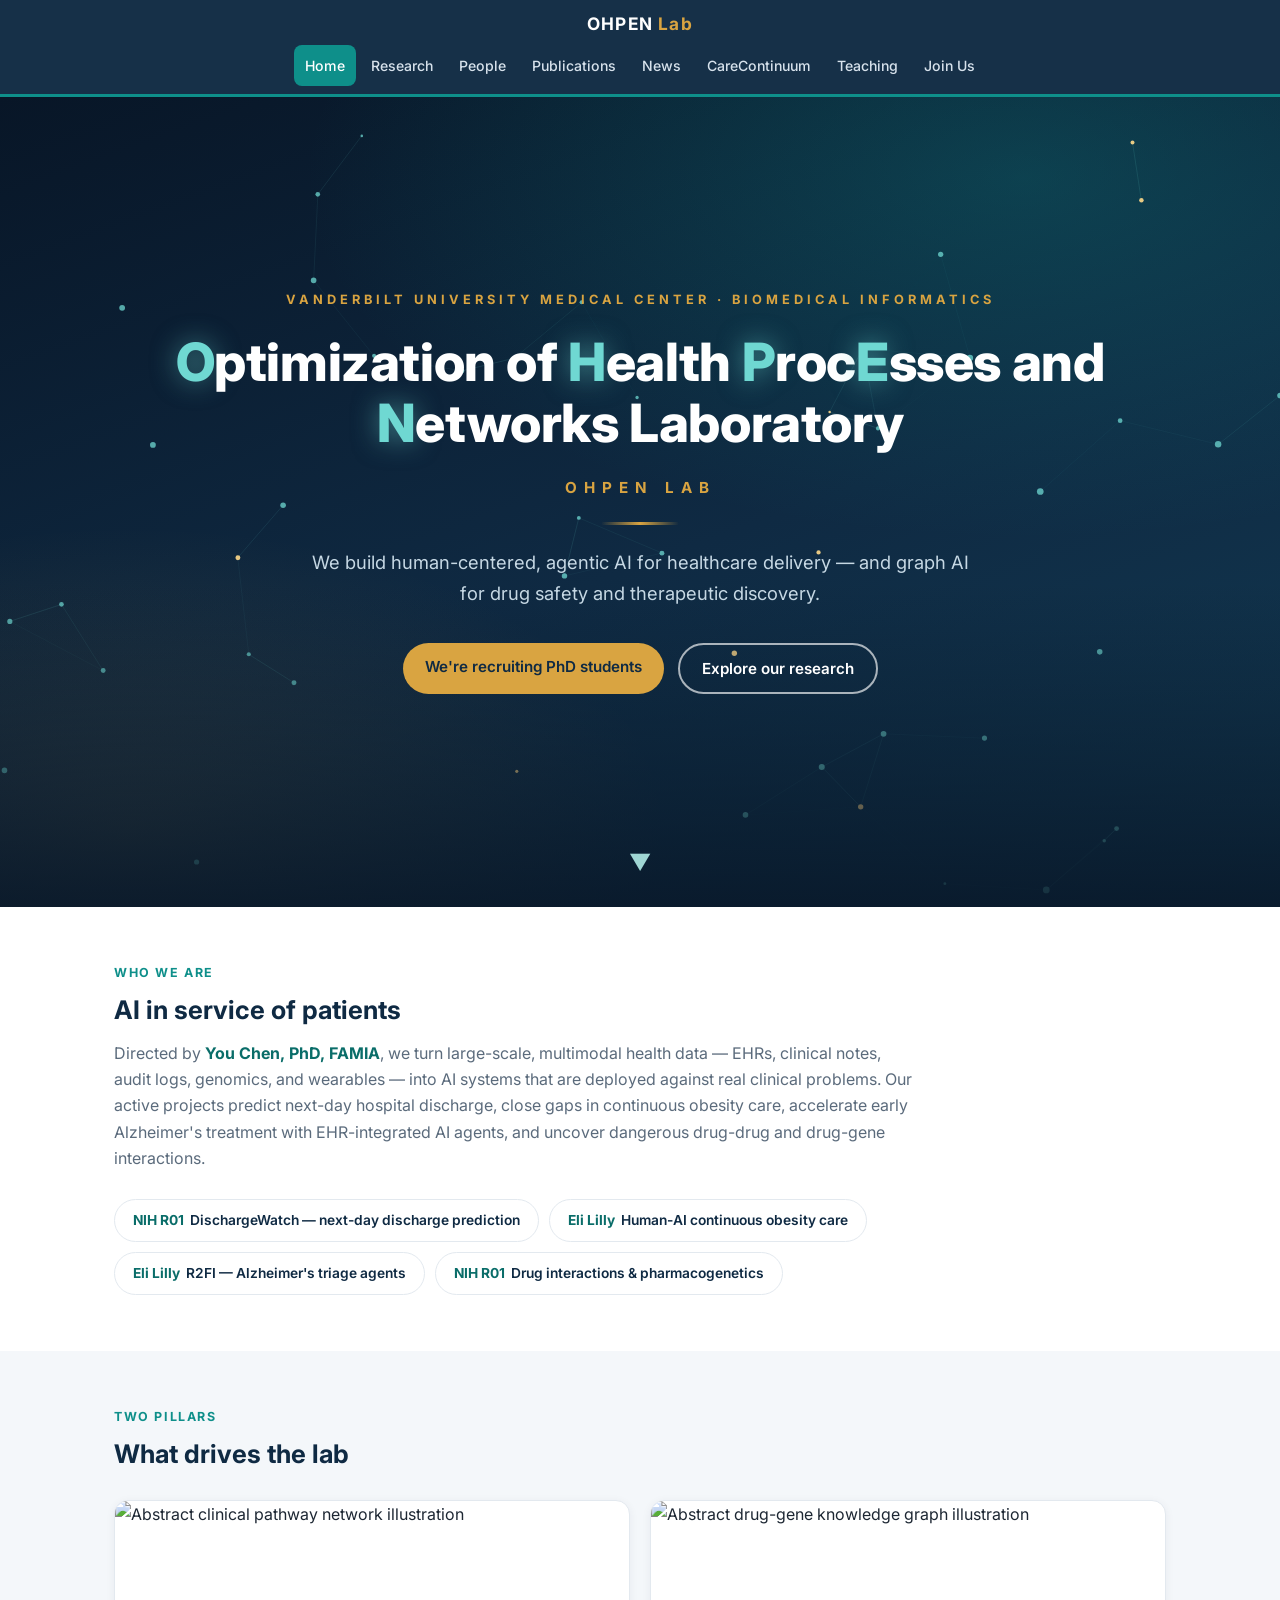
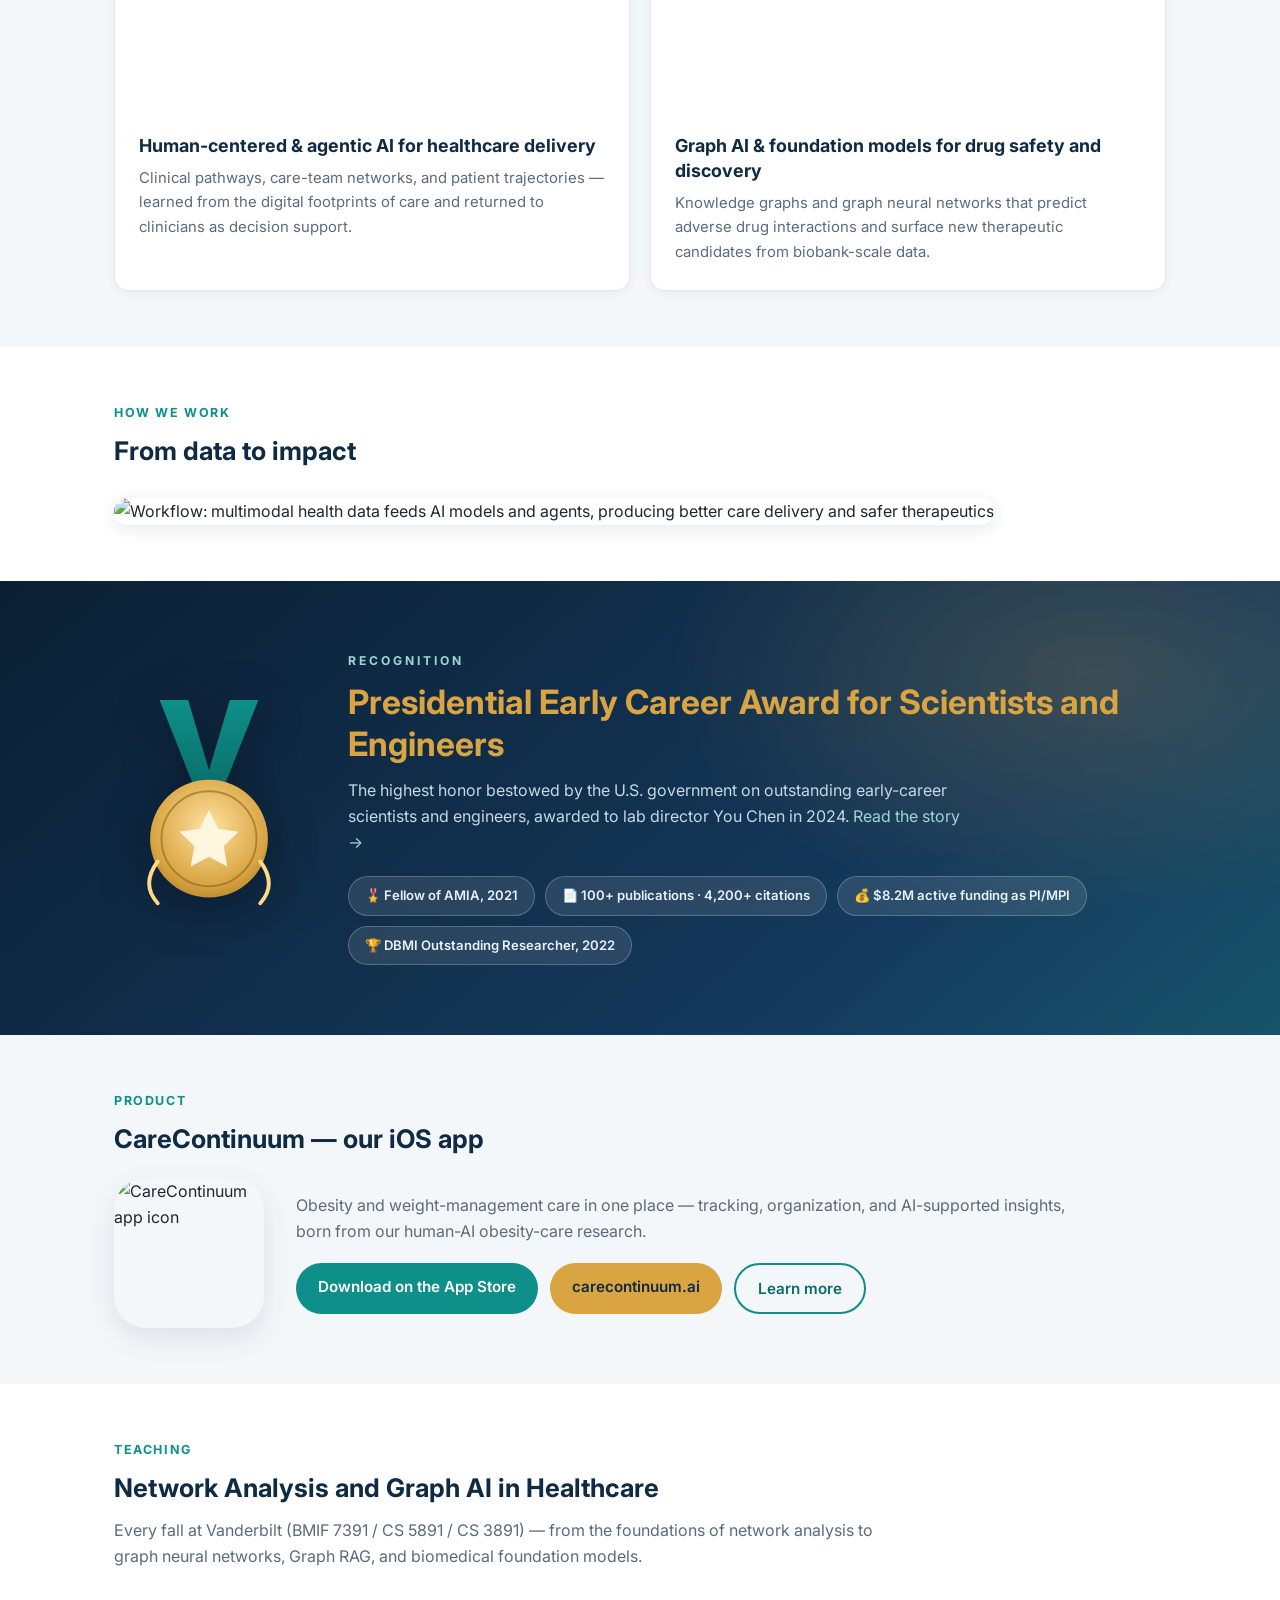
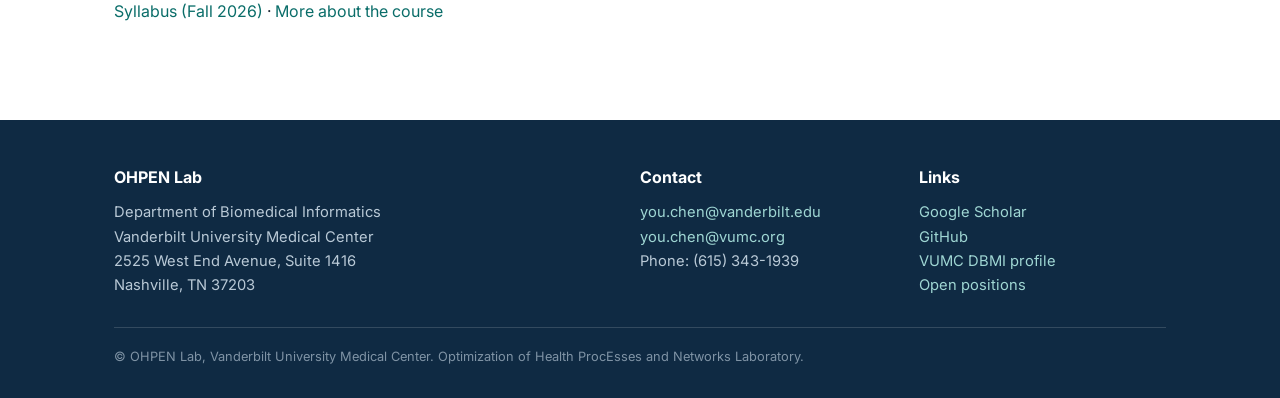
==== index.html @ 8eff97e1 "Center the top header; lead with the full lab name in the hero - Nav is now a centered two-tier layo" ====
<!DOCTYPE html>
<html lang="en">
<head>
<meta charset="utf-8">
<meta name="viewport" content="width=device-width, initial-scale=1">
<title>OHPEN Lab | Optimization of Health ProcEsses and Networks Laboratory</title>
<meta name="description" content="OHPEN Lab at Vanderbilt University Medical Center, directed by You Chen, PhD, FAMIA — AI for healthcare delivery, drug safety, and therapeutic discovery.">
<link rel="icon" type="image/png" href="assets/img/logo.png">
<link rel="preconnect" href="https://fonts.googleapis.com">
<link href="https://fonts.googleapis.com/css2?family=Inter:wght@400;500;600;700;800&display=swap" rel="stylesheet">
<link rel="stylesheet" href="assets/css/style.css">
</head>
<body>

<nav class="nav">
  <div class="nav-inner">
    <div class="brand"><a href="index.html">OHPEN<span class="dot">&nbsp;Lab</span></a></div>
    <ul class="nav-links">
      <li><a href="index.html" class="active">Home</a></li>
      <li><a href="projects.html">Research</a></li>
      <li><a href="people.html">People</a></li>
      <li><a href="publications.html">Publications</a></li>
      <li><a href="news.html">News</a></li>
      <li><a href="carecontinuum.html">CareContinuum</a></li>
      <li><a href="teaching.html">Teaching</a></li>
      <li><a href="join.html">Join Us</a></li>
    </ul>
  </div>
</nav>

<header class="hero-cinema">
  <canvas id="net-canvas" aria-hidden="true"></canvas>
  <div class="container hero-content">
    <p class="hero-kicker fade-up d1">Vanderbilt University Medical Center · Biomedical Informatics</p>
    <h1 class="fade-up d2"><span class="cap">O</span>ptimization of <span class="cap">H</span>ealth
      <span class="cap">P</span>roc<span class="cap">E</span>sses and <span class="cap">N</span>etworks Laboratory</h1>
    <p class="hero-acronym fade-up d2">OHPEN Lab</p>
    <div class="hero-rule fade-up d3"></div>
    <p class="hero-sub fade-up d3">
      We build human-centered, agentic AI for healthcare delivery — and graph AI for
      drug safety and therapeutic discovery.
    </p>
    <div class="hero-cta fade-up d4">
      <a class="btn btn-primary" href="join.html">We're recruiting PhD students</a>
      <a class="btn btn-outline" href="projects.html">Explore our research</a>
    </div>
  </div>
  <a class="scroll-hint" href="#about" aria-label="Scroll down">▼</a>
</header>

<section class="section" id="about">
  <div class="container">
    <p class="kicker">Who we are</p>
    <h2>AI in service of patients</h2>
    <p class="lede">
      Directed by <a href="https://scholar.google.com/citations?user=c-pOkPEAAAAJ&amp;hl=en" target="_blank" rel="noopener"><strong>You Chen, PhD, FAMIA</strong></a>,
      we turn large-scale, multimodal health data — EHRs, clinical notes, audit logs, genomics, and wearables —
      into AI systems that are deployed against real clinical problems. Our active projects predict next-day
      hospital discharge, close gaps in continuous obesity care, accelerate early Alzheimer's treatment with
      EHR-integrated AI agents, and uncover dangerous drug-drug and drug-gene interactions.
    </p>
    <div class="chips">
      <a class="chip" href="projects.html"><span class="src">NIH R01</span>DischargeWatch — next-day discharge prediction</a>
      <a class="chip" href="projects.html"><span class="src">Eli Lilly</span>Human-AI continuous obesity care</a>
      <a class="chip" href="projects.html"><span class="src">Eli Lilly</span>R2FI — Alzheimer's triage agents</a>
      <a class="chip" href="projects.html"><span class="src">NIH R01</span>Drug interactions &amp; pharmacogenetics</a>
    </div>
  </div>
</section>

<section class="section soft">
  <div class="container">
    <p class="kicker">Two pillars</p>
    <h2>What drives the lab</h2>
    <div class="grid cols-2" style="margin-top:24px">
      <div class="pillar">
        <img src="assets/img/art_care_network.svg" alt="Abstract clinical pathway network illustration">
        <div class="pillar-body">
          <h3>Human-centered &amp; agentic AI for healthcare delivery</h3>
          <p>Clinical pathways, care-team networks, and patient trajectories — learned from the digital footprints
          of care and returned to clinicians as decision support.</p>
        </div>
      </div>
      <div class="pillar">
        <img src="assets/img/art_graph_drug.svg" alt="Abstract drug-gene knowledge graph illustration">
        <div class="pillar-body">
          <h3>Graph AI &amp; foundation models for drug safety and discovery</h3>
          <p>Knowledge graphs and graph neural networks that predict adverse drug interactions and surface new
          therapeutic candidates from biobank-scale data.</p>
        </div>
      </div>
    </div>
  </div>
</section>

<section class="section">
  <div class="container">
    <p class="kicker">How we work</p>
    <h2>From data to impact</h2>
    <div class="workflow-fig">
      <img src="assets/img/workflow.svg" alt="Workflow: multimodal health data feeds AI models and agents, producing better care delivery and safer therapeutics">
    </div>
  </div>
</section>

<section class="award-band">
  <div class="container">
    <div class="award-flex">
      <div class="award-medal">
        <svg viewBox="0 0 200 220" xmlns="http://www.w3.org/2000/svg" role="img" aria-label="Gold medal">
          <defs>
            <linearGradient id="ribbon" x1="0" y1="0" x2="0" y2="1">
              <stop offset="0" stop-color="#0e8f8a"/><stop offset="1" stop-color="#0a6d69"/>
            </linearGradient>
            <radialGradient id="coin" cx="0.5" cy="0.4" r="0.7">
              <stop offset="0" stop-color="#ffe3a3"/><stop offset="0.7" stop-color="#d9a441"/><stop offset="1" stop-color="#a87b26"/>
            </radialGradient>
          </defs>
          <path d="M78 0 L100 74 L122 0 L152 0 L114 96 L86 96 L48 0 Z" fill="url(#ribbon)"/>
          <circle cx="100" cy="146" r="62" fill="url(#coin)"/>
          <circle cx="100" cy="146" r="50" fill="none" stroke="#8a6620" stroke-width="2" stroke-opacity="0.6"/>
          <path d="M100 116 l9.6 19.5 21.5 3.1 -15.6 15.2 3.7 21.4 -19.2 -10.1 -19.2 10.1 3.7 -21.4 -15.6 -15.2 21.5 -3.1 Z" fill="#fff6e0"/>
          <path d="M46 170 q-18 24 0 44 M154 170 q18 24 0 44" fill="none" stroke="#ffd98a" stroke-width="4" stroke-linecap="round"/>
        </svg>
      </div>
      <div class="award-copy">
        <p class="k">Recognition</p>
        <h2>Presidential Early Career Award for Scientists and Engineers</h2>
        <p>The highest honor bestowed by the U.S. government on outstanding early-career scientists and engineers,
        awarded to lab director You Chen in 2024.
        <a href="https://news.vumc.org/2025/01/22/presidential-awards-recognize-early-career-researchers/" target="_blank" rel="noopener" style="color:#9fd6d3">Read the story →</a></p>
        <div class="honor-pills">
          <span class="honor-pill">🎖️ Fellow of AMIA, 2021</span>
          <span class="honor-pill">📄 100+ publications · 4,200+ citations</span>
          <span class="honor-pill">💰 $8.2M active funding as PI/MPI</span>
          <span class="honor-pill">🏆 DBMI Outstanding Researcher, 2022</span>
        </div>
      </div>
    </div>
  </div>
</section>

<section class="section soft">
  <div class="container">
    <p class="kicker">Product</p>
    <h2>CareContinuum — our iOS app</h2>
    <div class="app-hero" style="margin-top:18px">
      <img class="icon" src="assets/img/carecontinuum_icon.jpg" alt="CareContinuum app icon">
      <div class="intro">
        <p class="lede" style="margin-bottom:14px">
          Obesity and weight-management care in one place — tracking, organization, and AI-supported insights,
          born from our human-AI obesity-care research.
        </p>
        <div class="badges">
          <a class="btn btn-teal" href="https://apps.apple.com/us/app/carecontinuum/id6758462826" target="_blank" rel="noopener">Download on the App Store</a>
          <a class="btn btn-primary" href="https://carecontinuum.ai" target="_blank" rel="noopener">carecontinuum.ai</a>
          <a class="btn" style="border:2px solid var(--teal); color:var(--teal-dark)" href="carecontinuum.html">Learn more</a>
        </div>
      </div>
    </div>
  </div>
</section>

<section class="section">
  <div class="container">
    <p class="kicker">Teaching</p>
    <h2>Network Analysis and Graph AI in Healthcare</h2>
    <p class="lede">
      Every fall at Vanderbilt (BMIF 7391 / CS 5891 / CS 3891) — from the foundations of network analysis to
      graph neural networks, Graph RAG, and biomedical foundation models.
    </p>
    <p>
      <a href="assets/docs/Syllabus_2026_FALL.pdf" target="_blank" rel="noopener">Syllabus (Fall 2026)</a> ·
      <a href="teaching.html">More about the course</a>
    </p>
  </div>
</section>

<footer>
  <div class="container">
    <div class="cols">
      <div>
        <h4>OHPEN Lab</h4>
        <p>Department of Biomedical Informatics<br>
        Vanderbilt University Medical Center<br>
        2525 West End Avenue, Suite 1416<br>
        Nashville, TN 37203</p>
      </div>
      <div>
        <h4>Contact</h4>
        <p><a href="mailto:you.chen@vanderbilt.edu">you.chen@vanderbilt.edu</a><br>
        <a href="mailto:you.chen@vumc.org">you.chen@vumc.org</a><br>
        Phone: (615) 343-1939</p>
      </div>
      <div>
        <h4>Links</h4>
        <p><a href="https://scholar.google.com/citations?user=c-pOkPEAAAAJ&amp;hl=en" target="_blank" rel="noopener">Google Scholar</a><br>
        <a href="https://github.com/OHPENLab" target="_blank" rel="noopener">GitHub</a><br>
        <a href="https://www.vumc.org/dbmi/person/you-chen-phd-famia" target="_blank" rel="noopener">VUMC DBMI profile</a><br>
        <a href="join.html">Open positions</a></p>
      </div>
    </div>
    <p class="fineprint">© OHPEN Lab, Vanderbilt University Medical Center. Optimization of Health ProcEsses and Networks Laboratory.</p>
  </div>
</footer>

<script>
(function () {
  var canvas = document.getElementById('net-canvas');
  if (!canvas || !canvas.getContext) return;
  var reduce = window.matchMedia && window.matchMedia('(prefers-reduced-motion: reduce)').matches;
  var ctx = canvas.getContext('2d');
  var nodes = [], W, H, dpr = Math.min(window.devicePixelRatio || 1, 2);

  function resize() {
    var r = canvas.parentElement.getBoundingClientRect();
    W = r.width; H = r.height;
    canvas.width = W * dpr; canvas.height = H * dpr;
    ctx.setTransform(dpr, 0, 0, dpr, 0, 0);
    var count = Math.max(34, Math.min(80, Math.round(W * H / 22000)));
    nodes = [];
    for (var i = 0; i < count; i++) {
      nodes.push({
        x: Math.random() * W, y: Math.random() * H,
        vx: (Math.random() - 0.5) * 0.35, vy: (Math.random() - 0.5) * 0.35,
        r: 1.2 + Math.random() * 2.2,
        gold: Math.random() < 0.16
      });
    }
  }

  function step() {
    ctx.clearRect(0, 0, W, H);
    var link = 130;
    for (var i = 0; i < nodes.length; i++) {
      var a = nodes[i];
      if (!reduce) {
        a.x += a.vx; a.y += a.vy;
        if (a.x < -10) a.x = W + 10; if (a.x > W + 10) a.x = -10;
        if (a.y < -10) a.y = H + 10; if (a.y > H + 10) a.y = -10;
      }
      for (var j = i + 1; j < nodes.length; j++) {
        var b = nodes[j], dx = a.x - b.x, dy = a.y - b.y, d = Math.sqrt(dx * dx + dy * dy);
        if (d < link) {
          ctx.strokeStyle = 'rgba(111,216,210,' + (0.22 * (1 - d / link)).toFixed(3) + ')';
          ctx.lineWidth = 1;
          ctx.beginPath(); ctx.moveTo(a.x, a.y); ctx.lineTo(b.x, b.y); ctx.stroke();
        }
      }
    }
    for (var k = 0; k < nodes.length; k++) {
      var n = nodes[k];
      ctx.fillStyle = n.gold ? 'rgba(255,217,138,0.9)' : 'rgba(111,216,210,0.75)';
      ctx.beginPath(); ctx.arc(n.x, n.y, n.r, 0, Math.PI * 2); ctx.fill();
    }
    if (!reduce) requestAnimationFrame(step);
  }

  resize();
  window.addEventListener('resize', resize);
  step();
})();
</script>

</body>
</html>
---- assets/css/style.css ----
/* OHPEN Lab — site stylesheet */
:root {
  --navy: #0f2a43;
  --navy-2: #163a5c;
  --teal: #0e8f8a;
  --teal-dark: #0a6d69;
  --gold: #d9a441;
  --ink: #1d2733;
  --muted: #5b6b7c;
  --line: #e3e9ef;
  --bg: #ffffff;
  --bg-soft: #f4f7fa;
  --radius: 14px;
  --shadow: 0 10px 28px rgba(15, 42, 67, 0.10);
}

* { margin: 0; padding: 0; box-sizing: border-box; }

html { scroll-behavior: smooth; }

body {
  font-family: "Inter", -apple-system, BlinkMacSystemFont, "Segoe UI", Helvetica, Arial, sans-serif;
  color: var(--ink);
  background: var(--bg);
  line-height: 1.65;
  font-size: 16px;
}

img { max-width: 100%; }

a { color: var(--teal-dark); text-decoration: none; }
a:hover { text-decoration: underline; }

.container { max-width: 1100px; margin: 0 auto; padding: 0 24px; }

/* ---------- Navigation ---------- */
.nav {
  position: sticky; top: 0; z-index: 100;
  background: rgba(15, 42, 67, 0.97);
  backdrop-filter: blur(6px);
  border-bottom: 3px solid var(--teal);
}
.nav-inner {
  max-width: 1160px; margin: 0 auto; padding: 10px 24px 8px;
  display: flex; flex-direction: column; align-items: center; gap: 6px;
}
.brand { display: flex; align-items: center; justify-content: center; gap: 10px; }
.brand a { color: #fff; font-weight: 700; font-size: 1.08rem; letter-spacing: 1.2px; text-decoration: none; white-space: nowrap; }
.brand .dot { color: var(--gold); }
.nav-links {
  display: flex; flex-wrap: wrap; justify-content: center; gap: 2px 4px; list-style: none;
  max-width: 100%;
}
.nav-links::-webkit-scrollbar { display: none; }
.nav-links a {
  display: block; padding: 9px 11px; color: #d7e2ec; font-size: 0.88rem;
  font-weight: 500; border-radius: 8px; text-decoration: none; white-space: nowrap;
}
.nav-links a:hover { color: #fff; background: rgba(255,255,255,0.10); }
.nav-links a.active { color: #fff; background: var(--teal); }

/* ---------- Hero / page headers ---------- */
.hero {
  background: linear-gradient(135deg, var(--navy) 0%, var(--navy-2) 55%, var(--teal-dark) 100%);
  color: #fff; padding: 72px 0 64px;
}
.hero h1 { font-size: 2.3rem; line-height: 1.2; max-width: 850px; }
.hero h1 span { color: var(--gold); }
.hero .tagline { margin-top: 16px; font-size: 1.12rem; color: #cfe0ea; max-width: 780px; }
.hero .hero-cta { margin-top: 28px; display: flex; gap: 12px; flex-wrap: wrap; }

.page-head {
  background: linear-gradient(135deg, var(--navy) 0%, var(--navy-2) 60%, var(--teal-dark) 100%);
  color: #fff; padding: 48px 0 40px;
}
.page-head h1 { font-size: 2rem; }
.page-head p { margin-top: 10px; color: #cfe0ea; max-width: 820px; }

/* ---------- Buttons ---------- */
.btn {
  display: inline-block; padding: 11px 22px; border-radius: 999px;
  font-weight: 600; font-size: 0.95rem; text-decoration: none;
  transition: transform 0.12s ease, box-shadow 0.12s ease;
}
.btn:hover { text-decoration: none; transform: translateY(-1px); box-shadow: var(--shadow); }
.btn-primary { background: var(--gold); color: var(--navy); }
.btn-outline { border: 2px solid rgba(255,255,255,0.65); color: #fff; }
.btn-teal { background: var(--teal); color: #fff; }

/* ---------- Sections ---------- */
.section { padding: 56px 0; }
.section.soft { background: var(--bg-soft); }
.section h2 {
  font-size: 1.6rem; color: var(--navy); margin-bottom: 8px;
}
.section .lede { color: var(--muted); max-width: 800px; margin-bottom: 28px; }
.kicker {
  text-transform: uppercase; letter-spacing: 1.6px; font-size: 0.78rem;
  font-weight: 700; color: var(--teal); margin-bottom: 6px;
}

/* ---------- Cards / grids ---------- */
.grid { display: grid; gap: 20px; }
.grid.cols-2 { grid-template-columns: repeat(2, 1fr); }
.grid.cols-3 { grid-template-columns: repeat(3, 1fr); }
@media (max-width: 860px) { .grid.cols-3 { grid-template-columns: repeat(2, 1fr); } }
@media (max-width: 620px) { .grid.cols-2, .grid.cols-3 { grid-template-columns: 1fr; } }

.card {
  background: #fff; border: 1px solid var(--line); border-radius: var(--radius);
  padding: 22px; box-shadow: 0 2px 8px rgba(15,42,67,0.05);
}
.card h3 { color: var(--navy); font-size: 1.05rem; margin-bottom: 8px; line-height: 1.4; }
.card p { color: var(--muted); font-size: 0.93rem; }
.card .meta { font-size: 0.83rem; color: var(--teal-dark); font-weight: 600; margin-bottom: 8px; }

/* ---------- Notice banner ---------- */
.banner {
  background: linear-gradient(120deg, #fdf6e8, #f6ead0);
  border: 1px solid #ecd9ae; border-left: 6px solid var(--gold);
  border-radius: var(--radius); padding: 20px 24px;
  display: flex; align-items: center; justify-content: space-between; gap: 18px; flex-wrap: wrap;
}
.banner strong { color: var(--navy); }
.banner p { color: #5f5232; font-size: 0.95rem; }

/* ---------- People ---------- */
.person-grid { display: grid; grid-template-columns: repeat(auto-fill, minmax(190px, 1fr)); gap: 22px; }
.person { text-align: center; }
.person .photo, .person .avatar {
  width: 132px; height: 132px; border-radius: 50%; margin: 0 auto 12px;
  border: 4px solid #fff; box-shadow: 0 4px 14px rgba(15,42,67,0.18);
}
.person .photo { object-fit: cover; display: block; }
.person .avatar {
  display: flex; align-items: center; justify-content: center;
  font-size: 2rem; font-weight: 700; color: #fff;
  background: linear-gradient(135deg, var(--teal), var(--navy-2));
}
.person .avatar.alt { background: linear-gradient(135deg, #7b6ccb, var(--navy-2)); }
.person h3 { font-size: 1rem; color: var(--navy); }
.person .role { font-size: 0.85rem; color: var(--muted); margin-top: 2px; }
.person .note { font-size: 0.8rem; color: var(--teal-dark); margin-top: 3px; }

.director-card {
  display: flex; gap: 28px; align-items: flex-start;
  background: #fff; border: 1px solid var(--line); border-radius: var(--radius);
  padding: 28px; box-shadow: 0 2px 10px rgba(15,42,67,0.06);
  flex-wrap: wrap;
}
.director-card img {
  width: 180px; height: 180px; object-fit: cover; border-radius: var(--radius);
  box-shadow: var(--shadow);
}
.director-card .bio { flex: 1; min-width: 260px; }
.director-card h3 { color: var(--navy); font-size: 1.3rem; }
.director-card .title { color: var(--teal-dark); font-weight: 600; margin: 4px 0 12px; font-size: 0.95rem; }
.director-card p { color: var(--muted); font-size: 0.95rem; margin-bottom: 10px; }

/* ---------- Lists ---------- */
.alumni-list { list-style: none; }
.alumni-list li {
  padding: 12px 0; border-bottom: 1px solid var(--line); font-size: 0.95rem;
}
.alumni-list li strong { color: var(--navy); }
.alumni-list li .yrs { color: var(--teal-dark); font-weight: 600; font-size: 0.85rem; }
.alumni-list li em { color: var(--muted); font-style: normal; font-size: 0.88rem; display: block; }

.news-list { list-style: none; }
.news-list li {
  padding: 16px 0; border-bottom: 1px solid var(--line);
  display: flex; gap: 18px; align-items: baseline;
}
.news-list .yr {
  flex: 0 0 56px; font-weight: 700; color: var(--teal); font-size: 0.95rem;
}
.news-list .what { flex: 1; }
.news-list .what a { color: var(--navy); font-weight: 600; }
.news-list .what a:hover { color: var(--teal-dark); }
.news-list .src { color: var(--muted); font-size: 0.85rem; display: block; margin-top: 2px; }

.pub-list { list-style: none; }
.pub-list li { padding: 13px 0; border-bottom: 1px solid var(--line); font-size: 0.94rem; color: var(--muted); }
.pub-list li strong { color: var(--navy); font-weight: 600; }
.pub-list li .venue { color: var(--teal-dark); font-weight: 600; }

/* ---------- Project cards ---------- */
.project {
  background: #fff; border: 1px solid var(--line); border-radius: var(--radius);
  padding: 26px; margin-bottom: 22px; box-shadow: 0 2px 8px rgba(15,42,67,0.05);
}
.project .tags { display: flex; gap: 8px; flex-wrap: wrap; margin-bottom: 10px; }
.tag {
  display: inline-block; padding: 3px 12px; border-radius: 999px;
  font-size: 0.76rem; font-weight: 700; letter-spacing: 0.3px;
}
.tag.nih { background: #e3f2f1; color: var(--teal-dark); }
.tag.industry { background: #fdf1dc; color: #8a6620; }
.tag.role { background: #e9edf5; color: var(--navy-2); }
.project h3 { color: var(--navy); font-size: 1.12rem; margin-bottom: 6px; }
.project .grant { color: var(--teal-dark); font-weight: 600; font-size: 0.88rem; margin-bottom: 10px; }
.project p { color: var(--muted); font-size: 0.94rem; }

/* ---------- Highlight strip ---------- */
.stats { display: grid; grid-template-columns: repeat(4, 1fr); gap: 18px; }
@media (max-width: 720px) { .stats { grid-template-columns: repeat(2, 1fr); } }
.stat { text-align: center; padding: 20px 10px; background: #fff; border: 1px solid var(--line); border-radius: var(--radius); }
.stat .num { font-size: 1.7rem; font-weight: 800; color: var(--navy); }
.stat .lbl { font-size: 0.85rem; color: var(--muted); margin-top: 2px; }

/* ---------- App page ---------- */
.app-hero { display: flex; gap: 32px; align-items: center; flex-wrap: wrap; }
.app-hero img.icon {
  width: 150px; height: 150px; border-radius: 32px; box-shadow: var(--shadow);
}
.app-hero .intro { flex: 1; min-width: 280px; }
.badges { display: flex; gap: 12px; margin-top: 18px; flex-wrap: wrap; }

/* ---------- Cinematic hero (home) ---------- */
.hero-cinema {
  position: relative; min-height: 90vh; display: flex; align-items: center;
  overflow: hidden; color: #fff;
  background:
    radial-gradient(1200px 600px at 80% 10%, rgba(14,143,138,0.28), transparent 60%),
    radial-gradient(900px 500px at 10% 90%, rgba(217,164,65,0.14), transparent 60%),
    linear-gradient(160deg, #081627 0%, #0f2a43 55%, #123a52 100%);
}
#net-canvas { position: absolute; inset: 0; width: 100%; height: 100%; display: block; }
.hero-cinema::after {
  content: ""; position: absolute; inset: 0; pointer-events: none;
  background: linear-gradient(to bottom, transparent 60%, rgba(8,22,39,0.85) 100%);
}
.hero-content {
  position: relative; z-index: 2; padding-top: 90px; padding-bottom: 110px;
  text-align: center;
}
.hero-kicker {
  text-transform: uppercase; letter-spacing: 4px; font-size: 0.8rem;
  font-weight: 700; color: var(--gold); margin-bottom: 22px;
}
.hero-cinema h1 {
  font-size: clamp(1.85rem, 4.4vw, 3.3rem); line-height: 1.16; font-weight: 800;
  max-width: 950px; margin: 0 auto; letter-spacing: -0.4px;
}
.hero-cinema h1 .cap {
  color: #6fd8d2;
  text-shadow: 0 0 26px rgba(111, 216, 210, 0.55);
}
.hero-acronym {
  margin-top: 20px; font-size: clamp(0.78rem, 1.5vw, 0.95rem);
  text-transform: uppercase; letter-spacing: 7px; font-weight: 700; color: var(--gold);
}
.hero-rule {
  width: 78px; height: 3px; margin: 22px auto 0; border-radius: 2px;
  background: linear-gradient(90deg, transparent, var(--gold), transparent);
}
.hero-sub {
  margin: 22px auto 0; font-size: clamp(1rem, 1.8vw, 1.15rem); color: #c6d8e4;
  max-width: 660px; line-height: 1.7;
}
.hero-cta { margin-top: 34px; display: flex; gap: 14px; flex-wrap: wrap; justify-content: center; }
.fade-up { opacity: 0; transform: translateY(24px); animation: fadeUp 0.9s ease forwards; }
.d1 { animation-delay: 0.15s; } .d2 { animation-delay: 0.45s; }
.d3 { animation-delay: 0.75s; } .d4 { animation-delay: 1.05s; }
@keyframes fadeUp { to { opacity: 1; transform: none; } }
.scroll-hint {
  position: absolute; left: 50%; bottom: 26px; transform: translateX(-50%);
  z-index: 2; color: #9fd6d3; font-size: 1.4rem; animation: bob 2s ease-in-out infinite;
  text-decoration: none;
}
.scroll-hint:hover { text-decoration: none; color: #fff; }
@keyframes bob { 0%,100% { transform: translate(-50%,0); } 50% { transform: translate(-50%,10px); } }
@media (prefers-reduced-motion: reduce) {
  .fade-up { animation: none; opacity: 1; transform: none; }
  .scroll-hint { animation: none; }
}

/* ---------- Pillar art cards ---------- */
.pillar {
  background: #fff; border: 1px solid var(--line); border-radius: var(--radius);
  overflow: hidden; box-shadow: 0 2px 10px rgba(15,42,67,0.06);
  display: flex; flex-direction: column;
}
.pillar img { width: 100%; height: 210px; object-fit: cover; display: block; }
.pillar .pillar-body { padding: 22px 24px 26px; }
.pillar h3 { color: var(--navy); font-size: 1.12rem; margin-bottom: 8px; line-height: 1.4; }
.pillar p { color: var(--muted); font-size: 0.93rem; }

/* ---------- Project chips ---------- */
.chips { display: flex; flex-wrap: wrap; gap: 10px; }
.chip {
  display: inline-block; padding: 9px 18px; border-radius: 999px;
  background: #fff; border: 1.5px solid var(--line); color: var(--navy);
  font-weight: 600; font-size: 0.86rem; text-decoration: none;
  transition: border-color .15s, box-shadow .15s, transform .15s;
}
.chip:hover { text-decoration: none; border-color: var(--teal); box-shadow: 0 4px 14px rgba(14,143,138,0.18); transform: translateY(-1px); }
.chip .src { color: var(--teal-dark); font-weight: 700; margin-right: 6px; }

/* ---------- Award band ---------- */
.award-band {
  position: relative; overflow: hidden; color: #fff; padding: 70px 0;
  background:
    radial-gradient(700px 400px at 85% 20%, rgba(217,164,65,0.20), transparent 60%),
    linear-gradient(140deg, #0b1f33 0%, #14395c 70%, #17546b 100%);
}
.award-flex { display: flex; align-items: center; gap: 44px; flex-wrap: wrap; }
.award-medal { flex: 0 0 190px; }
.award-medal svg { width: 190px; height: auto; filter: drop-shadow(0 10px 24px rgba(0,0,0,0.35)); }
.award-copy { flex: 1; min-width: 280px; }
.award-copy .k { text-transform: uppercase; letter-spacing: 3px; font-size: 0.76rem; font-weight: 700; color: #9fd6d3; }
.award-copy h2 { color: var(--gold); font-size: clamp(1.5rem, 3vw, 2.1rem); line-height: 1.25; margin: 10px 0 12px; }
.award-copy p { color: #c6d8e4; max-width: 620px; }
.honor-pills { display: flex; gap: 10px; flex-wrap: wrap; margin-top: 20px; }
.honor-pill {
  padding: 8px 16px; border-radius: 999px; font-size: 0.82rem; font-weight: 600;
  background: rgba(255,255,255,0.10); border: 1px solid rgba(255,255,255,0.22); color: #eaf2f7;
}

/* ---------- Workflow figure ---------- */
.workflow-fig { margin-top: 26px; }
.workflow-fig img { width: 100%; height: auto; border-radius: var(--radius); box-shadow: 0 4px 18px rgba(15,42,67,0.10); }

/* ---------- Footer ---------- */
footer {
  background: var(--navy); color: #b9c9d6; margin-top: 40px;
  padding: 44px 0 30px; font-size: 0.92rem;
}
footer .cols { display: grid; grid-template-columns: 2fr 1fr 1fr; gap: 32px; }
@media (max-width: 720px) { footer .cols { grid-template-columns: 1fr; } }
footer h4 { color: #fff; margin-bottom: 10px; font-size: 1rem; }
footer a { color: #9fd6d3; }
footer .fineprint {
  margin-top: 30px; padding-top: 18px; border-top: 1px solid rgba(255,255,255,0.15);
  font-size: 0.8rem; color: #7f93a5;
}
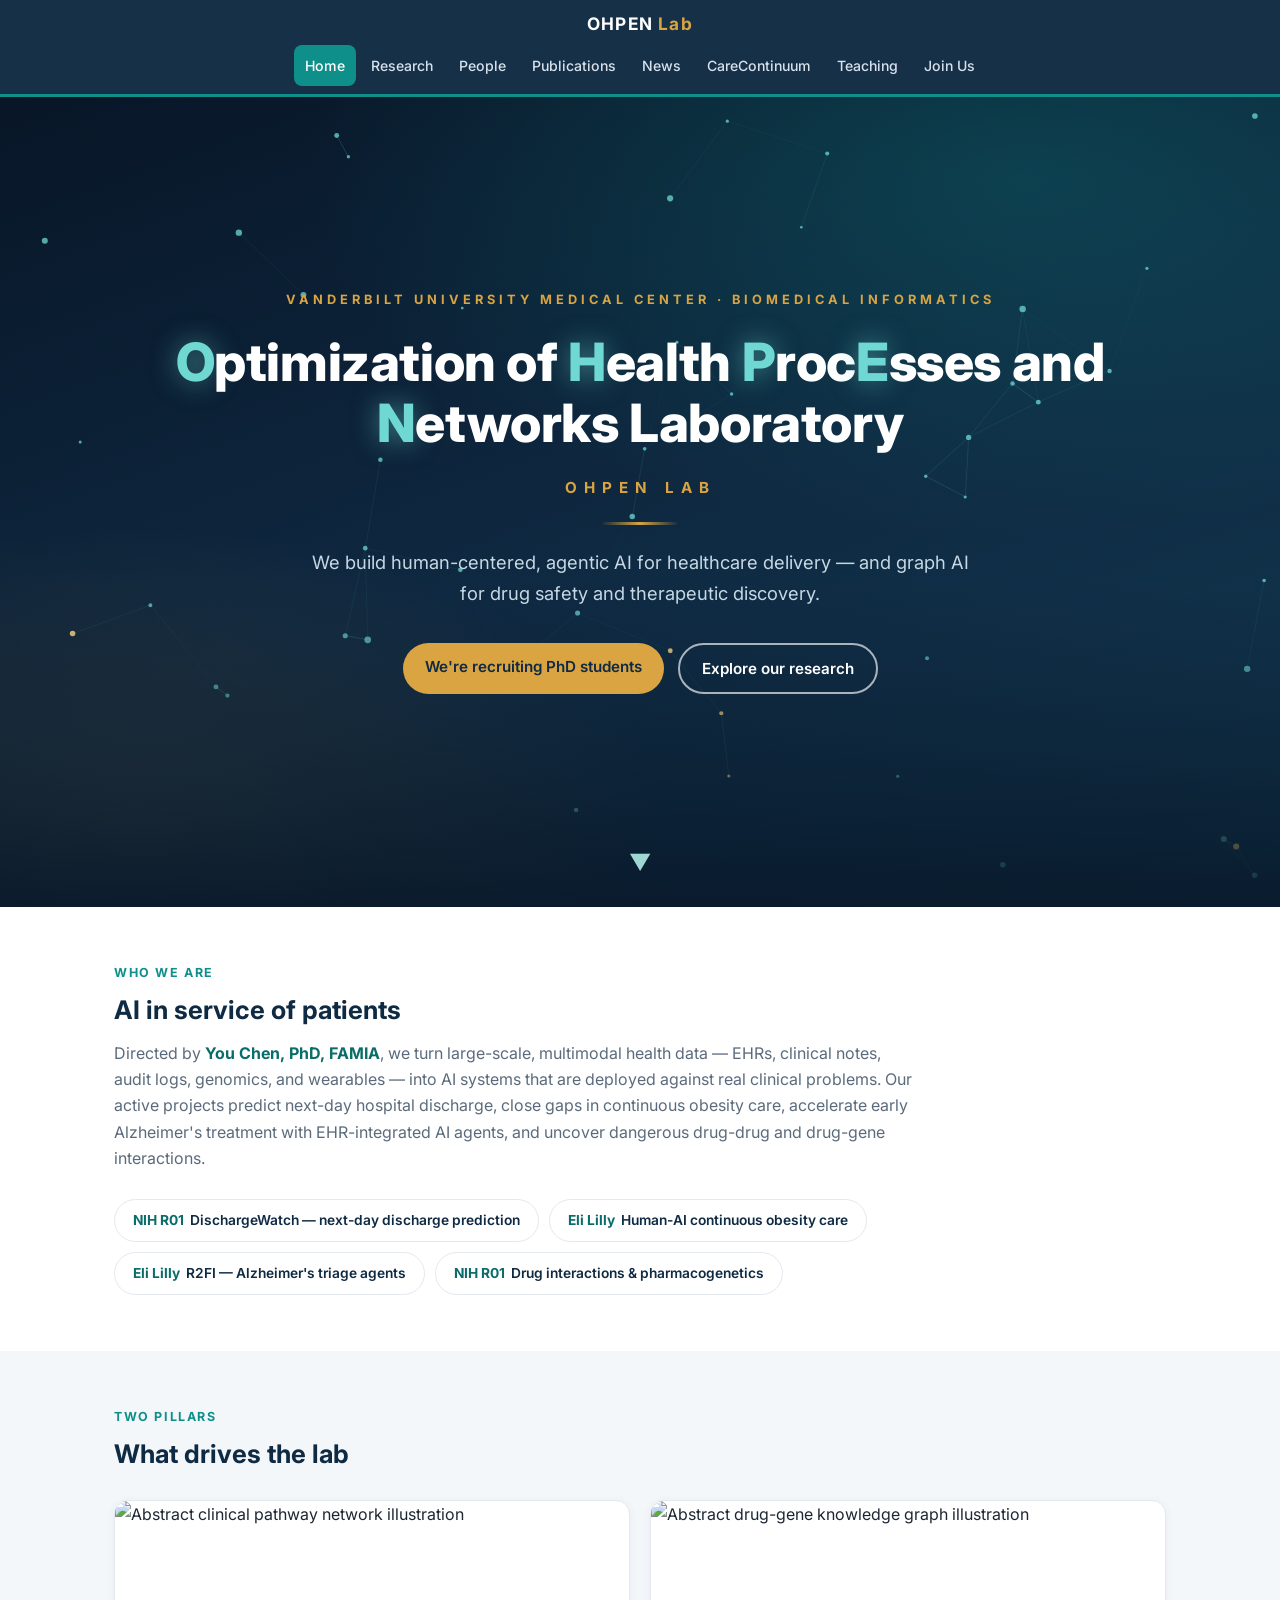
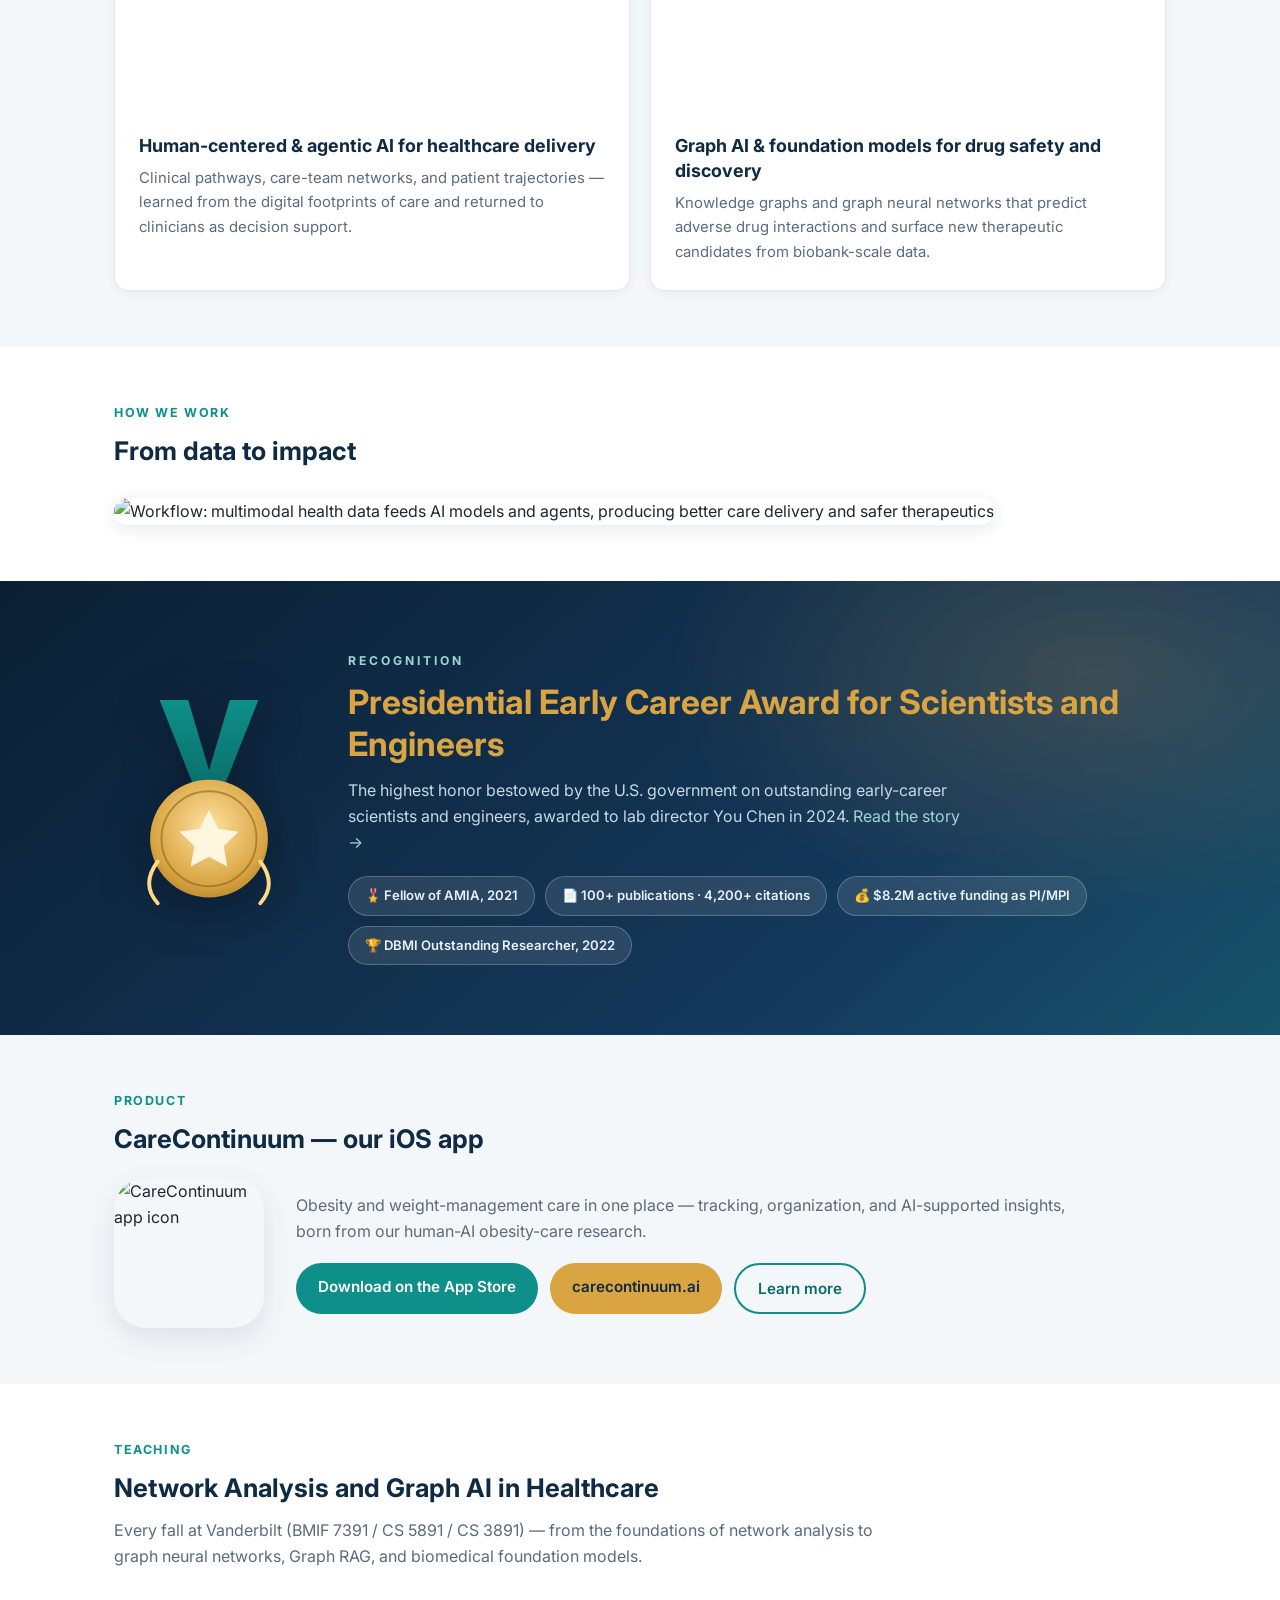
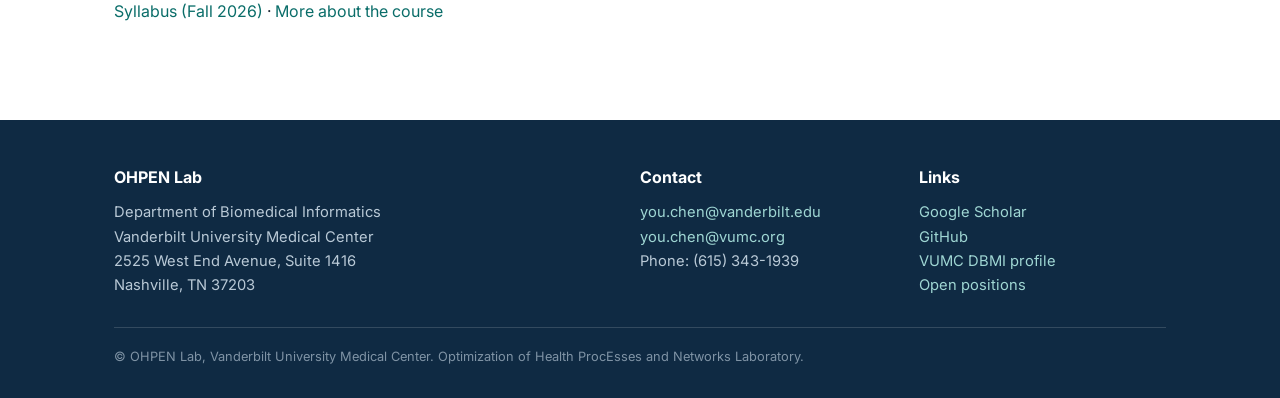
==== commit 6689c730: "Add Open Graph/Twitter Card metadata and social preview image LinkedIn's scraper mangled the auto-ex" ====
--- a/index.html
+++ b/index.html
@@ -5,6 +5,20 @@
 <meta name="viewport" content="width=device-width, initial-scale=1">
 <title>OHPEN Lab | Optimization of Health ProcEsses and Networks Laboratory</title>
 <meta name="description" content="OHPEN Lab at Vanderbilt University Medical Center, directed by You Chen, PhD, FAMIA — AI for healthcare delivery, drug safety, and therapeutic discovery.">
+<meta property="og:type" content="website">
+<meta property="og:site_name" content="OHPEN Lab">
+<meta property="og:title" content="OHPEN Lab — Optimization of Health ProcEsses and Networks Laboratory">
+<meta property="og:description" content="Our lab at Vanderbilt University Medical Center builds human-centered, agentic AI for healthcare delivery and graph AI for drug safety and therapeutic discovery.">
+<meta property="og:url" content="https://ohpenlab.github.io/">
+<meta property="og:image" content="https://ohpenlab.github.io/assets/img/og-image.jpg">
+<meta property="og:image:width" content="1200">
+<meta property="og:image:height" content="630">
+<meta property="og:image:alt" content="OHPEN Lab — Optimization of Health ProcEsses and Networks Laboratory, Vanderbilt University Medical Center">
+<meta name="twitter:card" content="summary_large_image">
+<meta name="twitter:title" content="OHPEN Lab — Optimization of Health ProcEsses and Networks Laboratory">
+<meta name="twitter:description" content="Our lab at Vanderbilt University Medical Center builds human-centered, agentic AI for healthcare delivery and graph AI for drug safety and therapeutic discovery.">
+<meta name="twitter:image" content="https://ohpenlab.github.io/assets/img/og-image.jpg">
+<link rel="canonical" href="https://ohpenlab.github.io/">
 <link rel="icon" type="image/png" href="assets/img/logo.png">
 <link rel="preconnect" href="https://fonts.googleapis.com">
 <link href="https://fonts.googleapis.com/css2?family=Inter:wght@400;500;600;700;800&display=swap" rel="stylesheet">
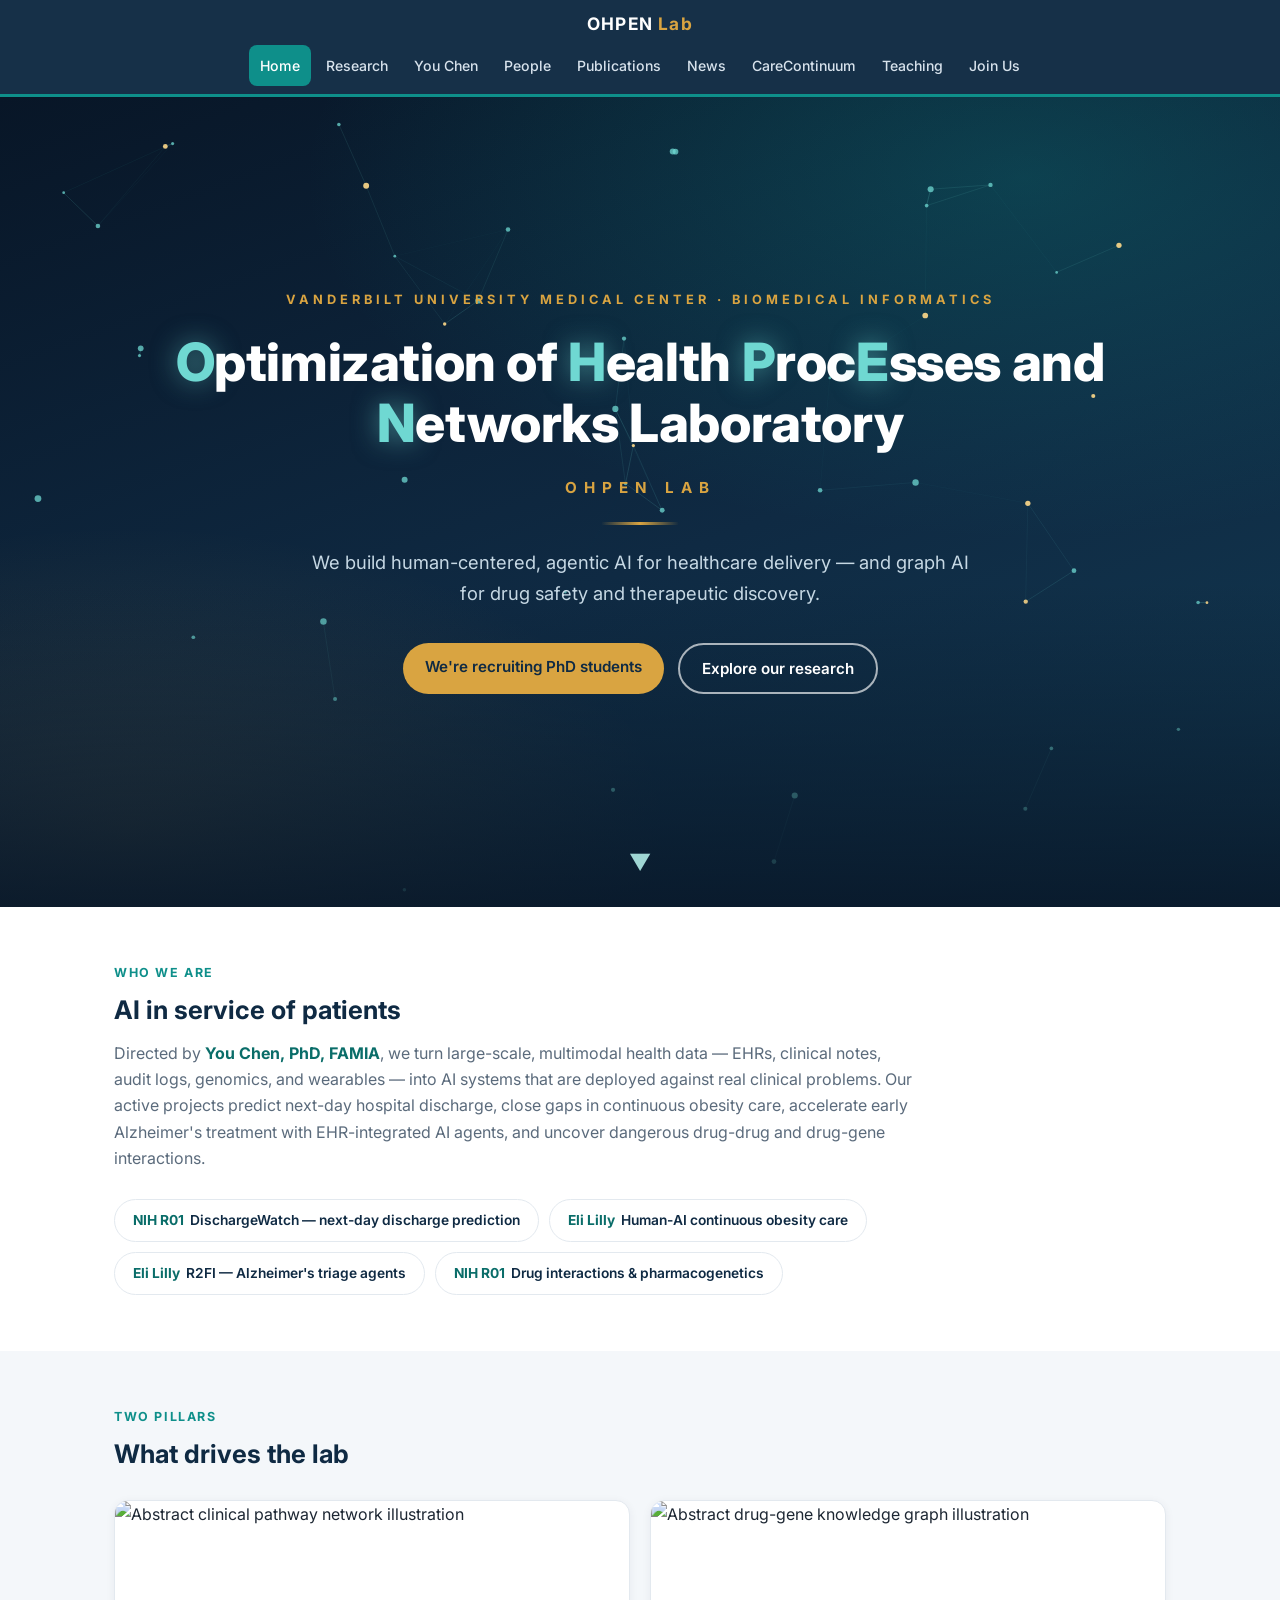
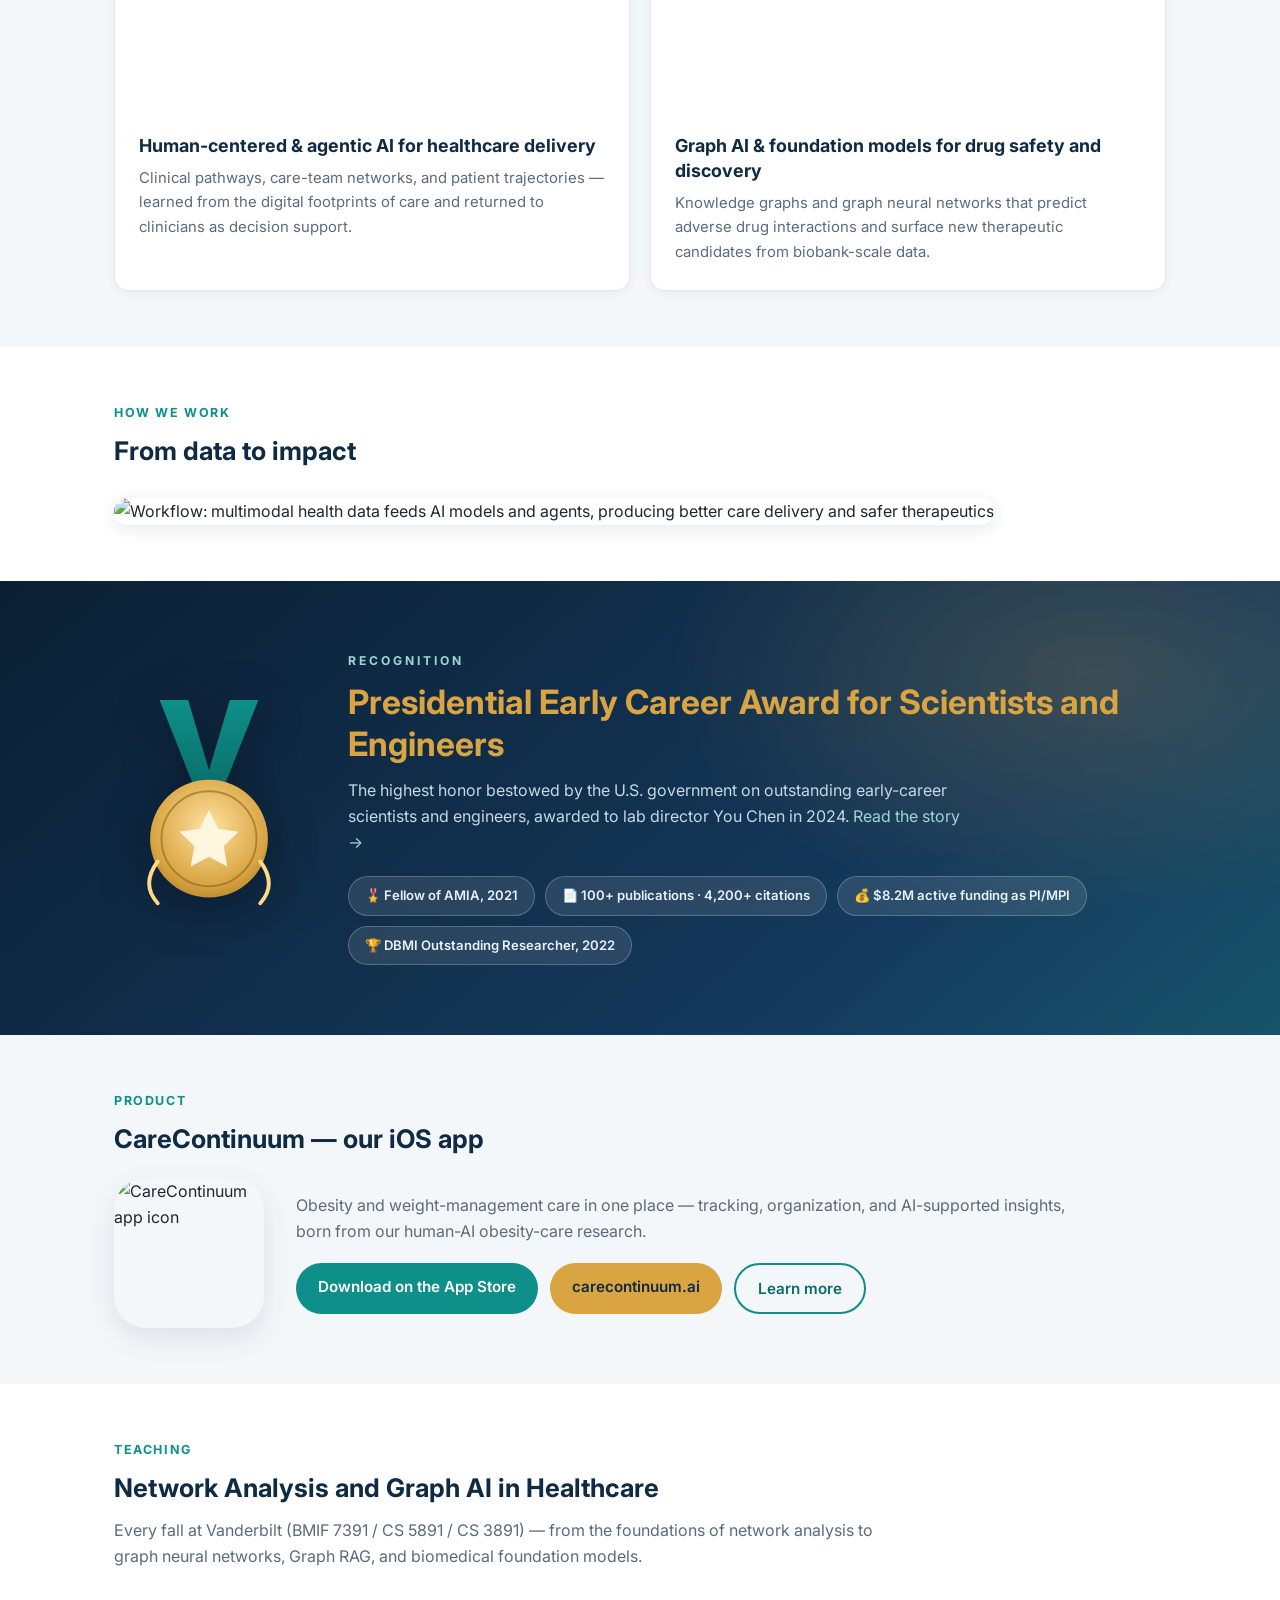
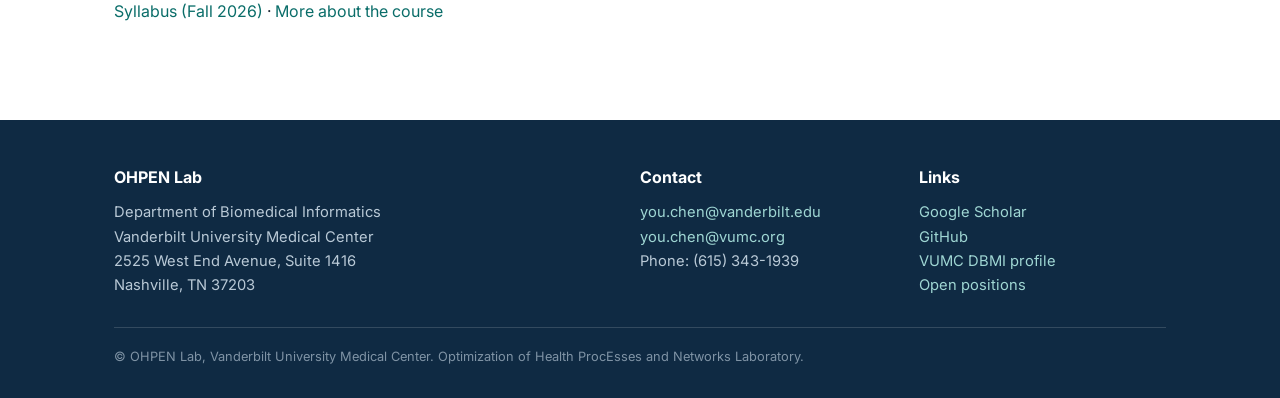
==== commit cf6835d3: "Add You Chen profile page, sitemap, and robots.txt Adds youchen.html: a dedicated profile page for t" ====
--- a/index.html
+++ b/index.html
@@ -32,6 +32,7 @@
     <ul class="nav-links">
       <li><a href="index.html" class="active">Home</a></li>
       <li><a href="projects.html">Research</a></li>
+      <li><a href="youchen.html">You Chen</a></li>
       <li><a href="people.html">People</a></li>
       <li><a href="publications.html">Publications</a></li>
       <li><a href="news.html">News</a></li>
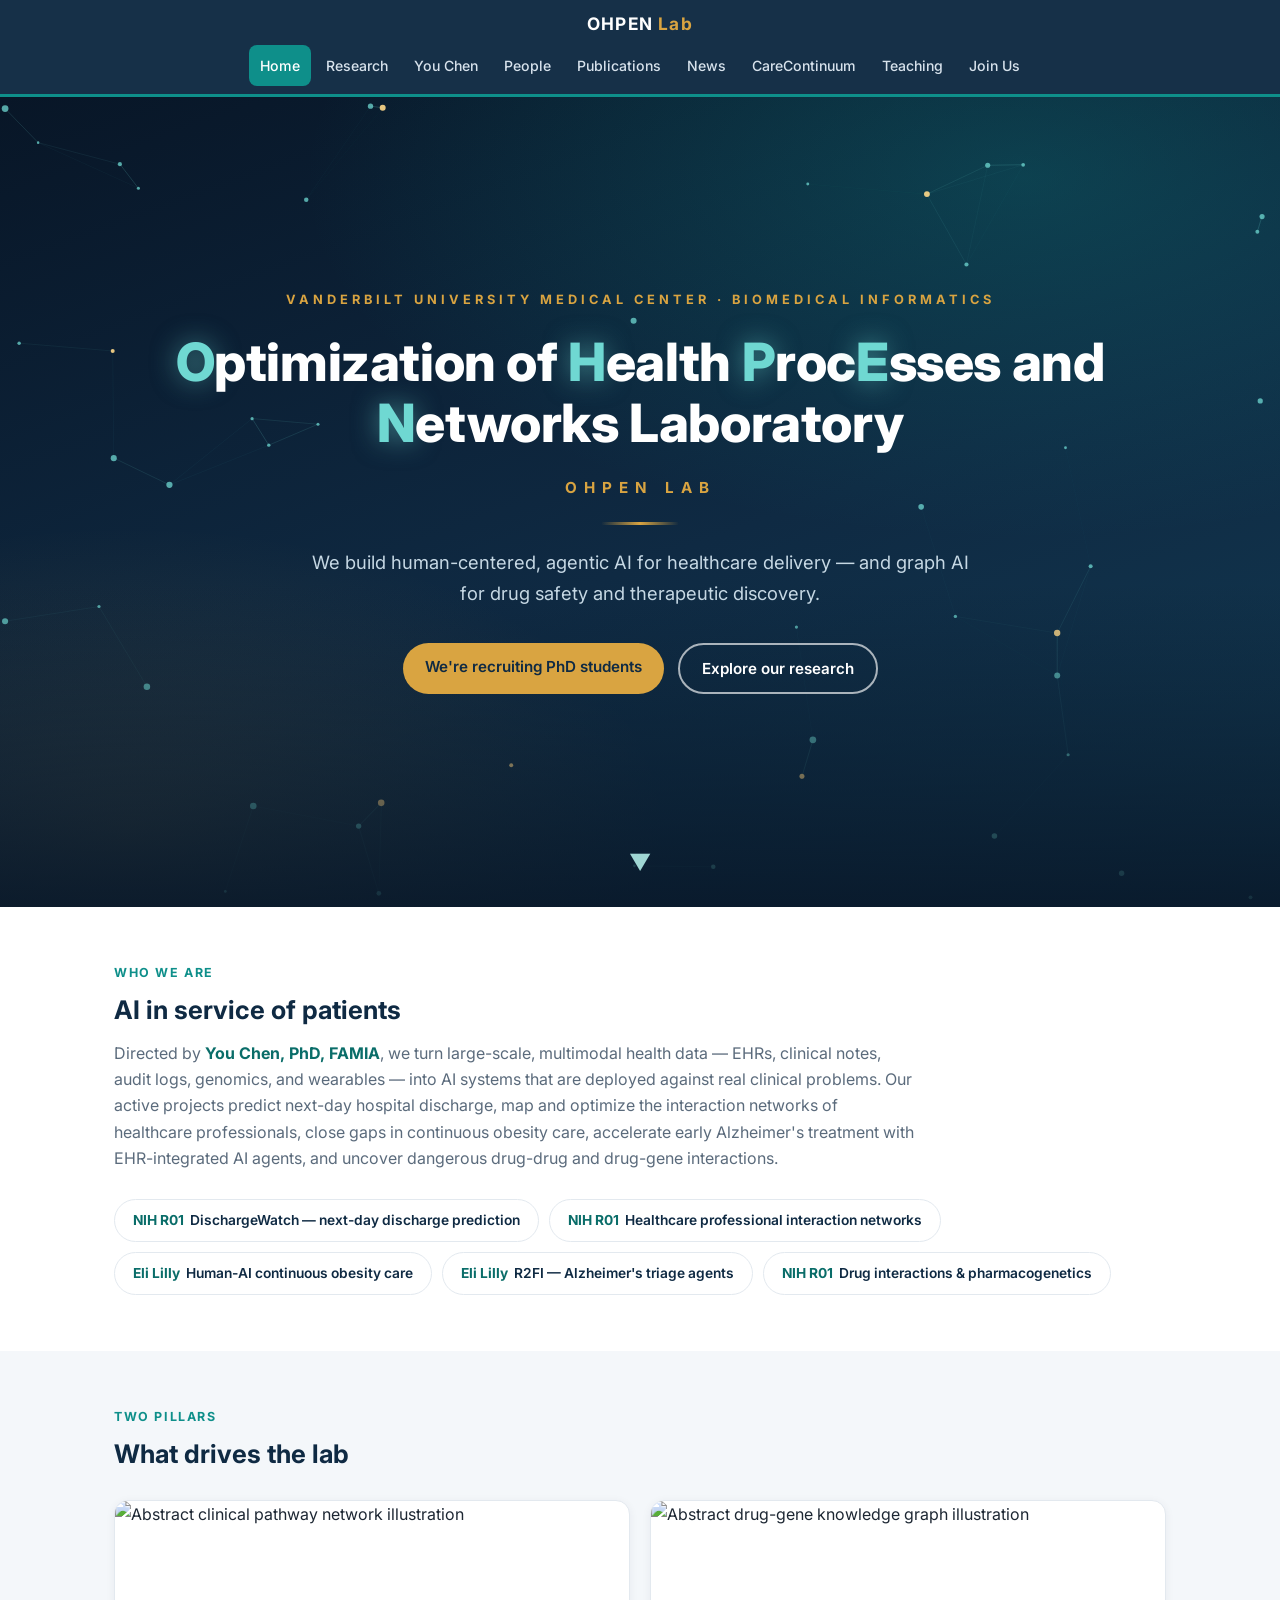
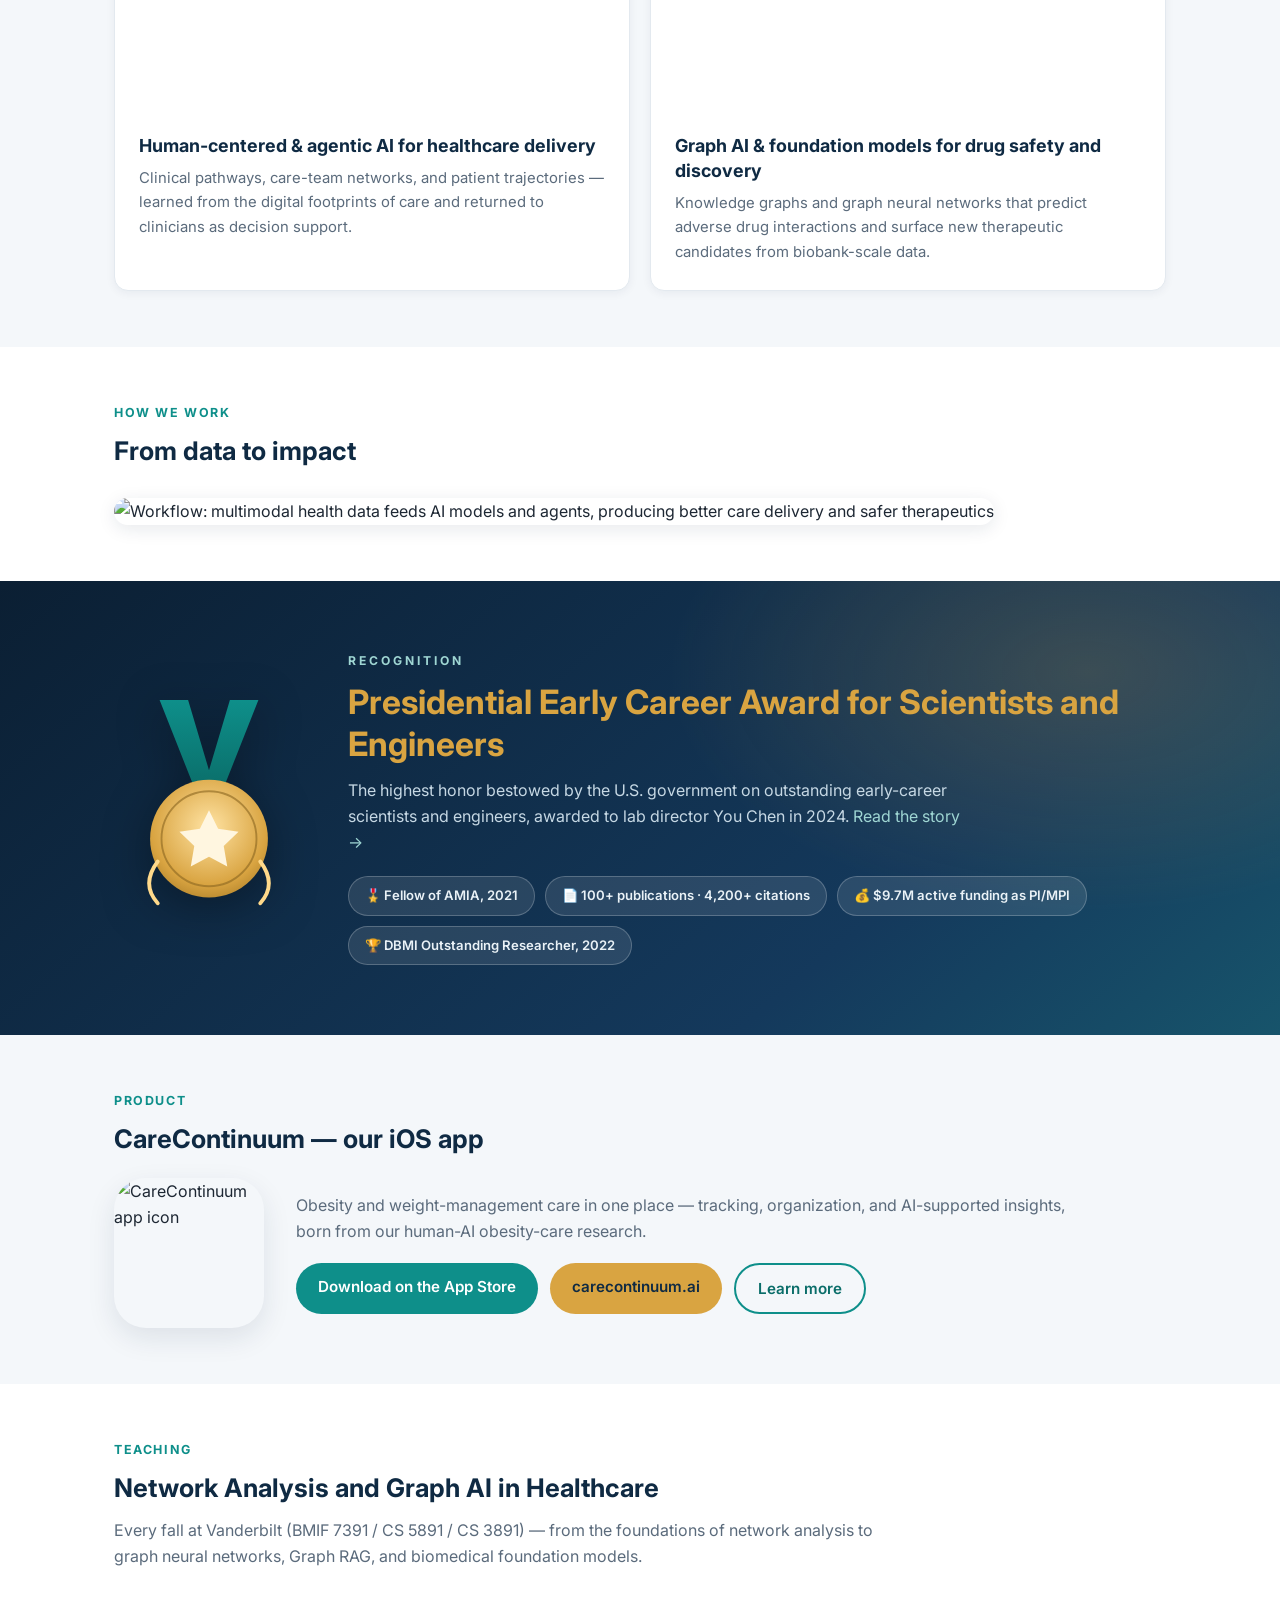
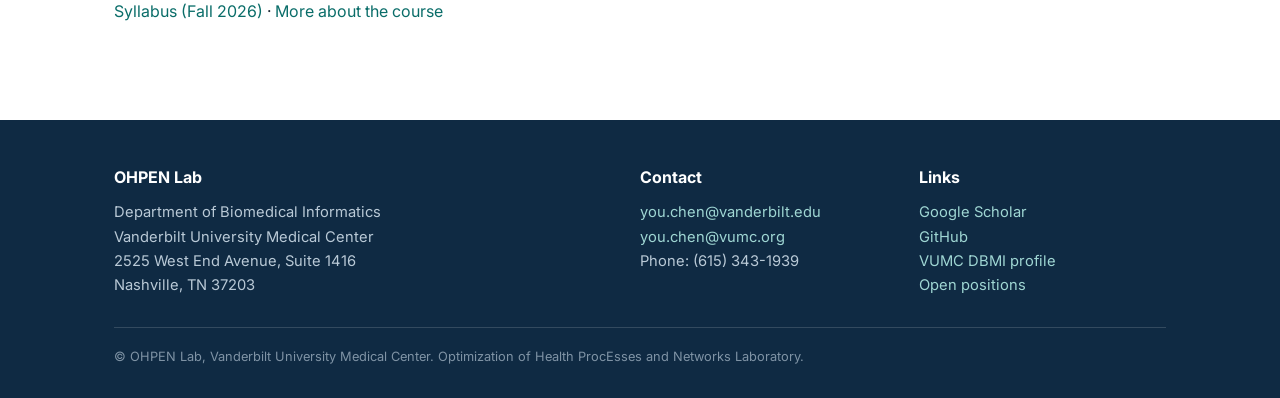
==== commit 2eadac08: "Add new NLM/NIH R01 on healthcare professional interaction networks Adds the newly awarded R01 (1R01" ====
--- a/index.html
+++ b/index.html
@@ -71,11 +71,13 @@
       Directed by <a href="https://scholar.google.com/citations?user=c-pOkPEAAAAJ&amp;hl=en" target="_blank" rel="noopener"><strong>You Chen, PhD, FAMIA</strong></a>,
       we turn large-scale, multimodal health data — EHRs, clinical notes, audit logs, genomics, and wearables —
       into AI systems that are deployed against real clinical problems. Our active projects predict next-day
-      hospital discharge, close gaps in continuous obesity care, accelerate early Alzheimer's treatment with
-      EHR-integrated AI agents, and uncover dangerous drug-drug and drug-gene interactions.
+      hospital discharge, map and optimize the interaction networks of healthcare professionals, close gaps in
+      continuous obesity care, accelerate early Alzheimer's treatment with EHR-integrated AI agents, and uncover
+      dangerous drug-drug and drug-gene interactions.
     </p>
     <div class="chips">
       <a class="chip" href="projects.html"><span class="src">NIH R01</span>DischargeWatch — next-day discharge prediction</a>
+      <a class="chip" href="projects.html"><span class="src">NIH R01</span>Healthcare professional interaction networks</a>
       <a class="chip" href="projects.html"><span class="src">Eli Lilly</span>Human-AI continuous obesity care</a>
       <a class="chip" href="projects.html"><span class="src">Eli Lilly</span>R2FI — Alzheimer's triage agents</a>
       <a class="chip" href="projects.html"><span class="src">NIH R01</span>Drug interactions &amp; pharmacogenetics</a>
@@ -147,7 +149,7 @@
         <div class="honor-pills">
           <span class="honor-pill">🎖️ Fellow of AMIA, 2021</span>
           <span class="honor-pill">📄 100+ publications · 4,200+ citations</span>
-          <span class="honor-pill">💰 $8.2M active funding as PI/MPI</span>
+          <span class="honor-pill">💰 $9.7M active funding as PI/MPI</span>
           <span class="honor-pill">🏆 DBMI Outstanding Researcher, 2022</span>
         </div>
       </div>
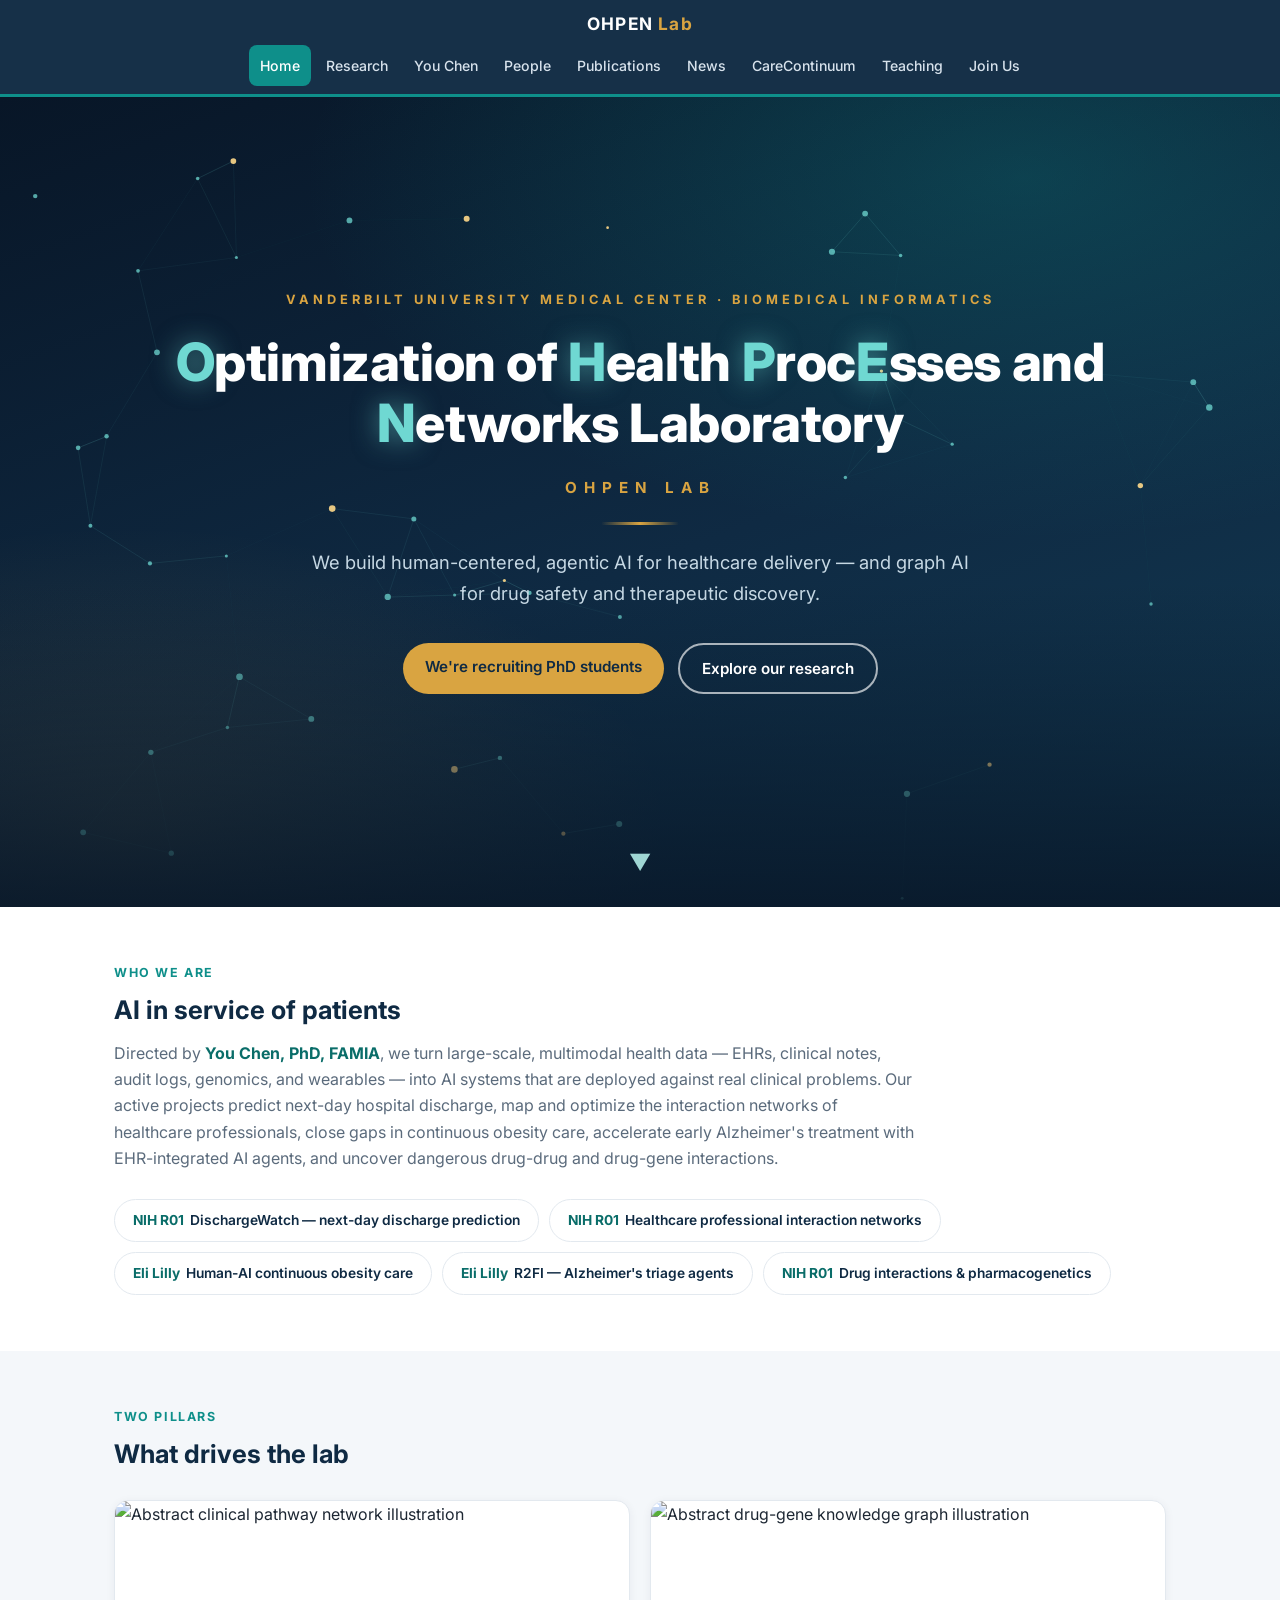
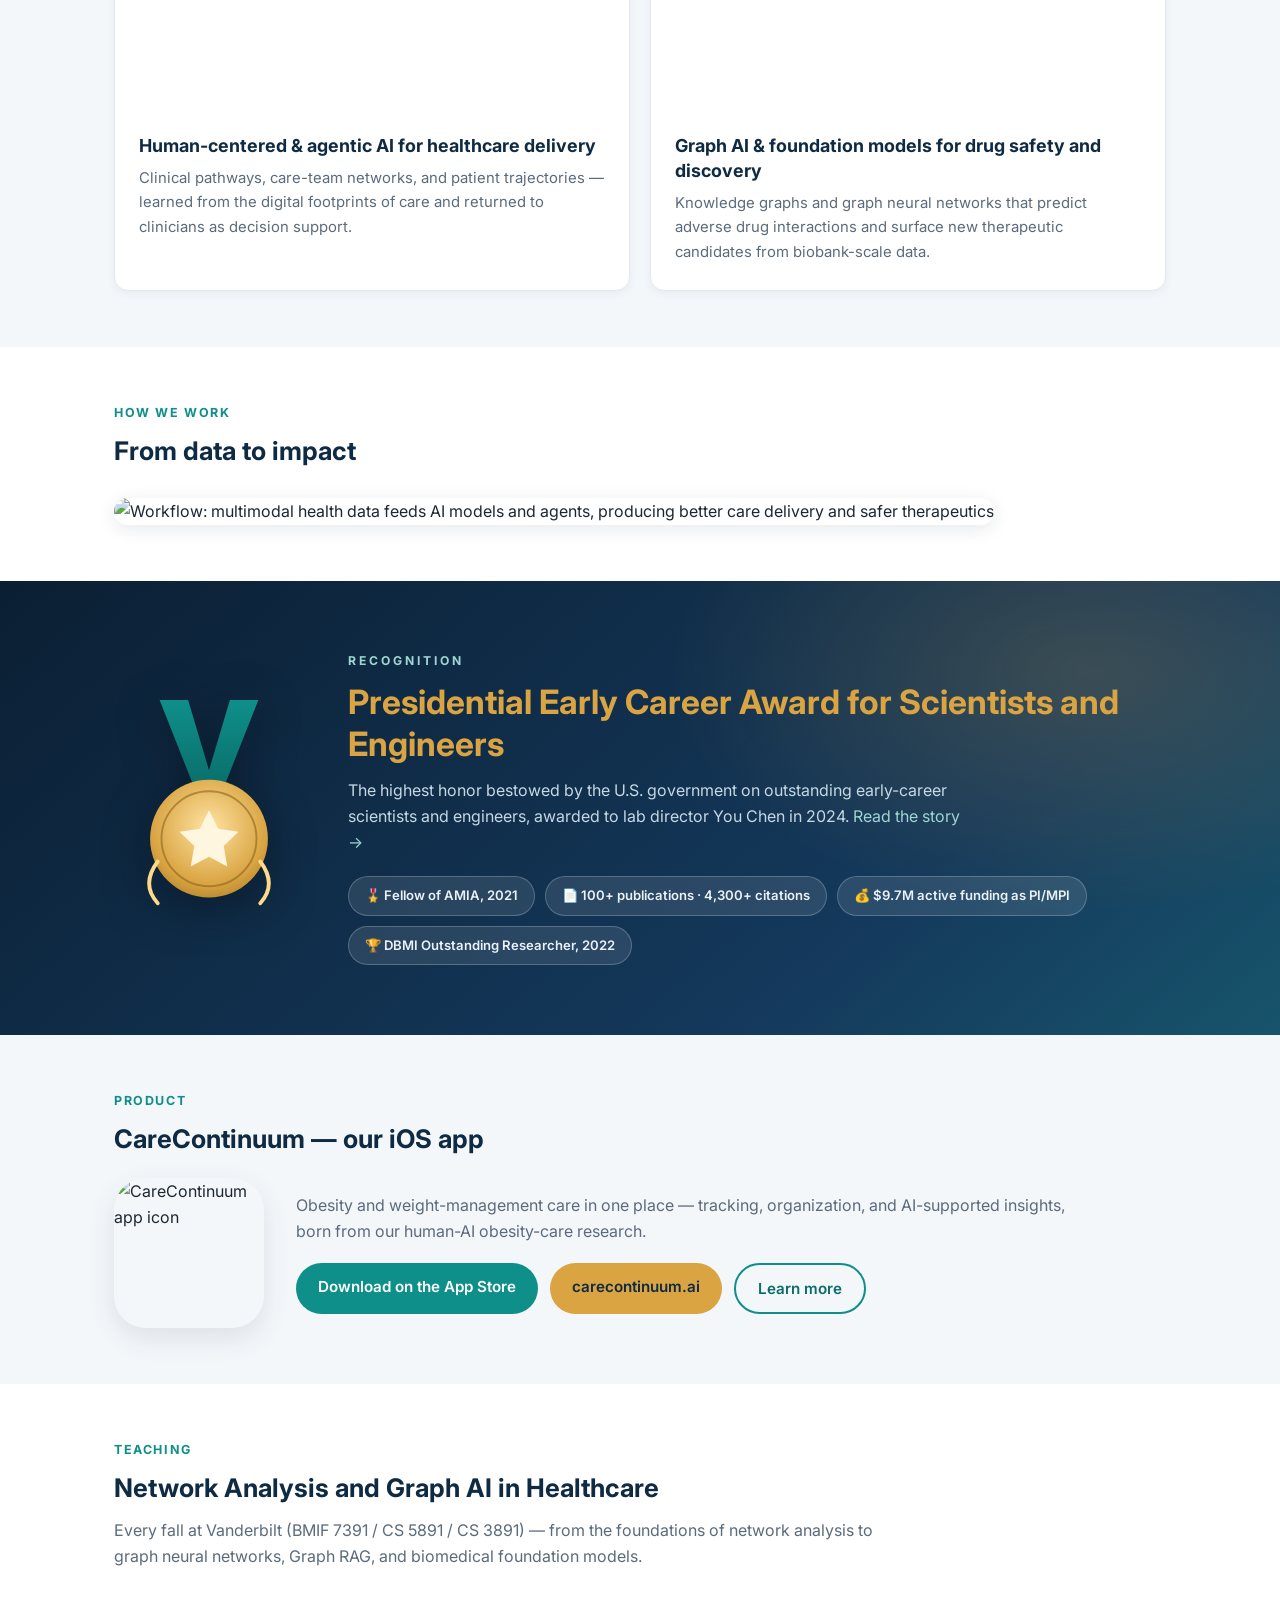
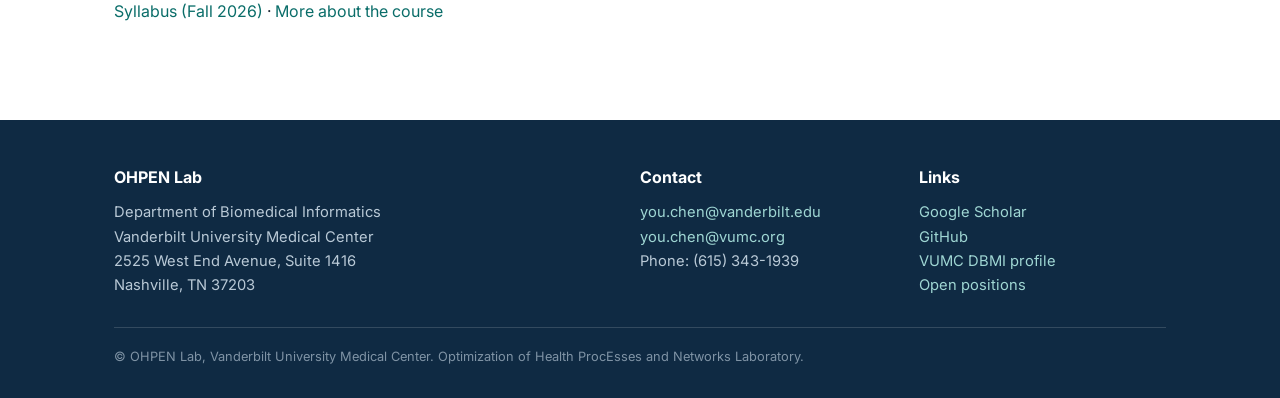
==== commit 2fe83077: "Add DOIs to the two new 2026 papers; align bibliometrics to Scholar - DOI links on the Obesity Scien" ====
--- a/index.html
+++ b/index.html
@@ -148,7 +148,7 @@
         <a href="https://news.vumc.org/2025/01/22/presidential-awards-recognize-early-career-researchers/" target="_blank" rel="noopener" style="color:#9fd6d3">Read the story →</a></p>
         <div class="honor-pills">
           <span class="honor-pill">🎖️ Fellow of AMIA, 2021</span>
-          <span class="honor-pill">📄 100+ publications · 4,200+ citations</span>
+          <span class="honor-pill">📄 100+ publications · 4,300+ citations</span>
           <span class="honor-pill">💰 $9.7M active funding as PI/MPI</span>
           <span class="honor-pill">🏆 DBMI Outstanding Researcher, 2022</span>
         </div>
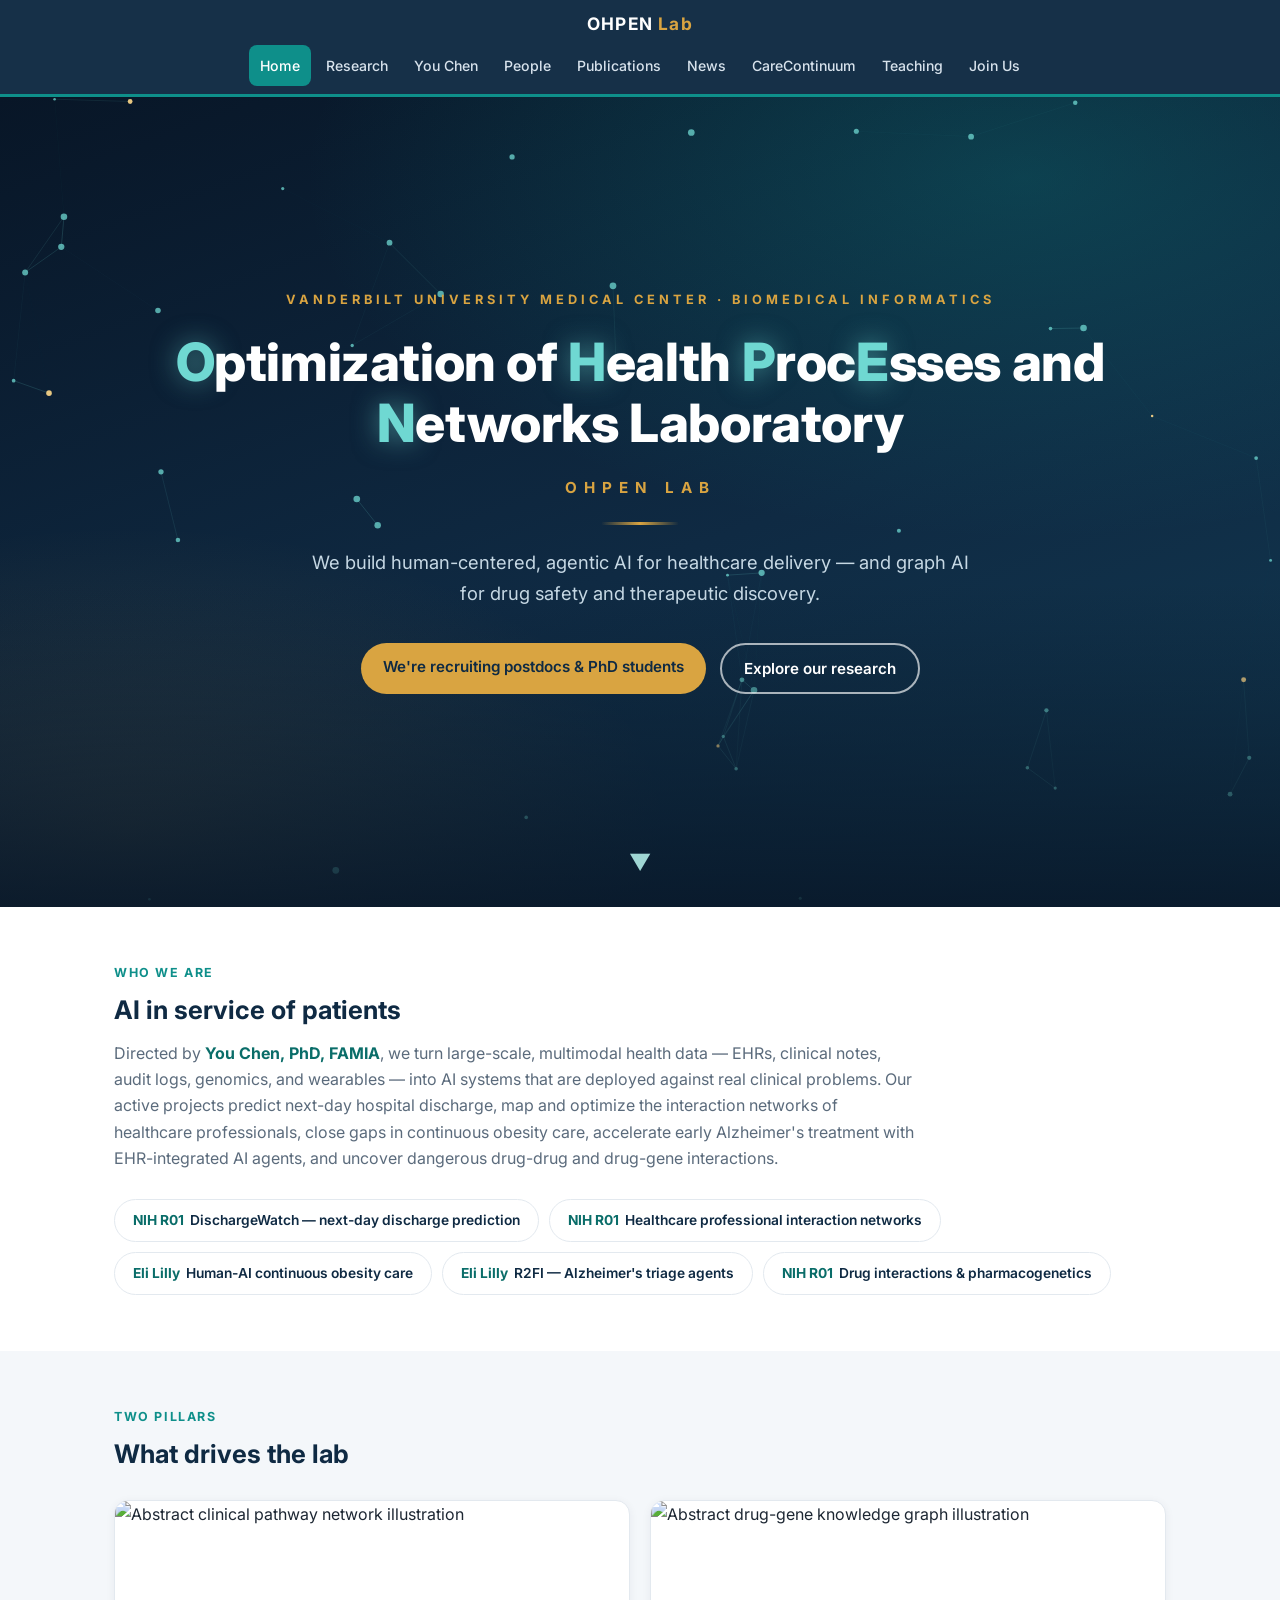
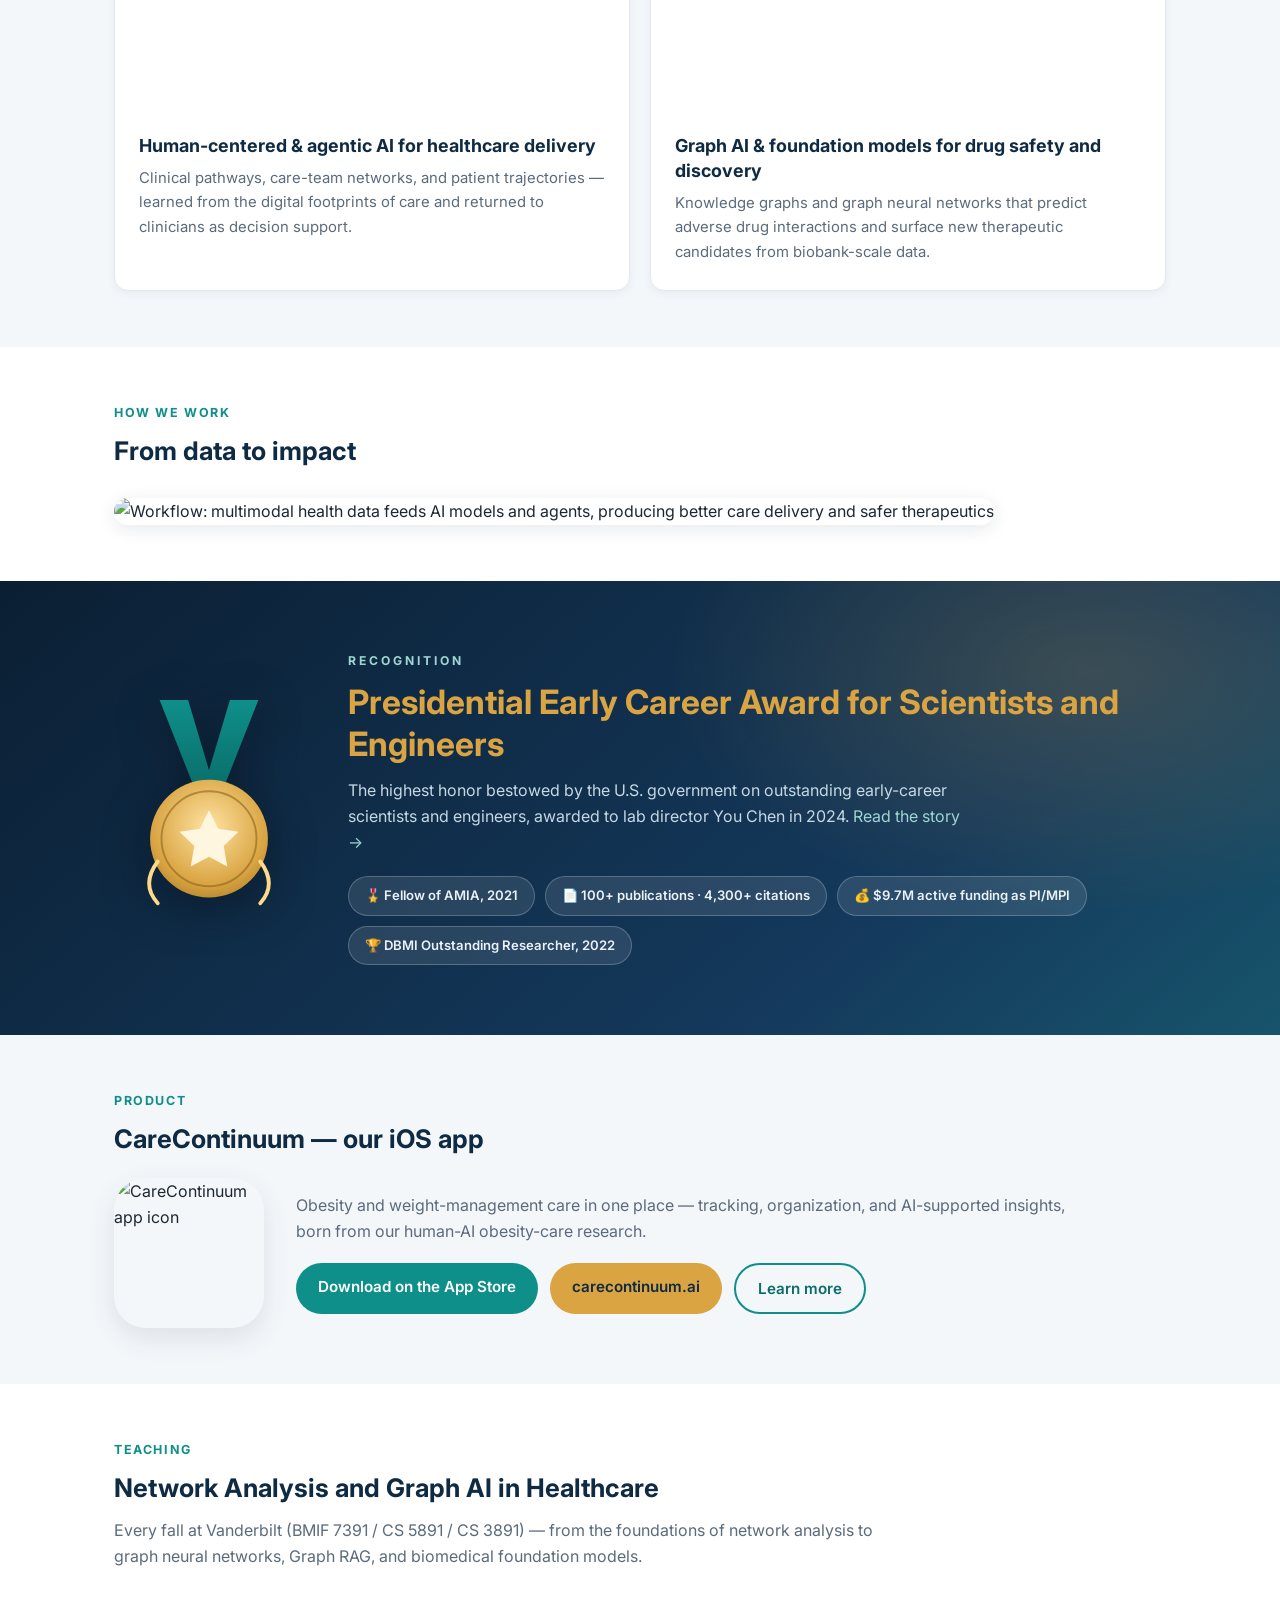
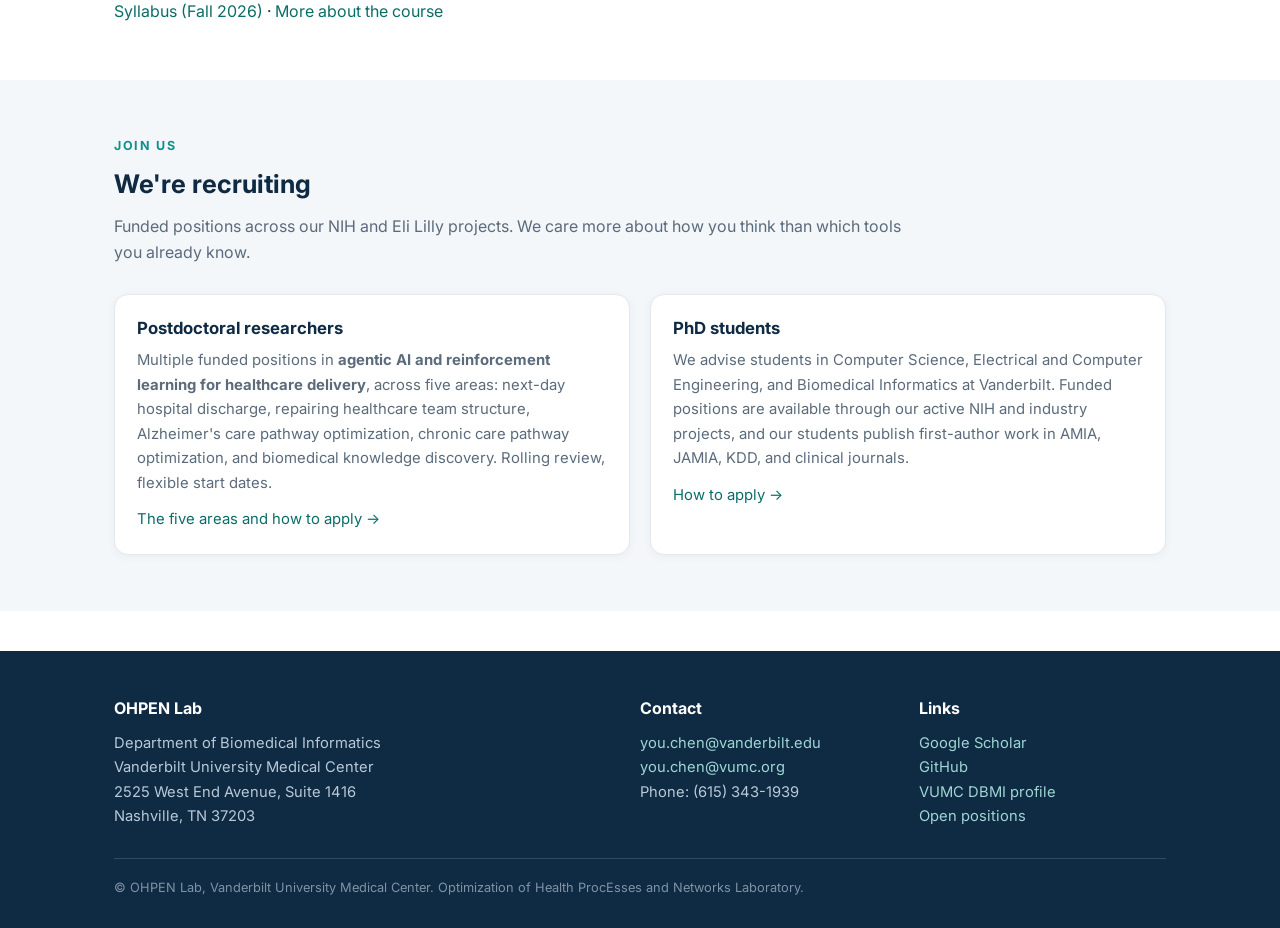
==== commit 4736a3e0: "Surface postdoc recruiting on the home page The home page advertised PhD students only. Updates the " ====
--- a/index.html
+++ b/index.html
@@ -56,7 +56,7 @@
       drug safety and therapeutic discovery.
     </p>
     <div class="hero-cta fade-up d4">
-      <a class="btn btn-primary" href="join.html">We're recruiting PhD students</a>
+      <a class="btn btn-primary" href="join.html">We're recruiting postdocs &amp; PhD students</a>
       <a class="btn btn-outline" href="projects.html">Explore our research</a>
     </div>
   </div>
@@ -190,6 +190,34 @@
       <a href="assets/docs/Syllabus_2026_FALL.pdf" target="_blank" rel="noopener">Syllabus (Fall 2026)</a> ·
       <a href="teaching.html">More about the course</a>
     </p>
+  </div>
+</section>
+
+<section class="section soft">
+  <div class="container">
+    <p class="kicker">Join us</p>
+    <h2>We're recruiting</h2>
+    <p class="lede">
+      Funded positions across our NIH and Eli Lilly projects. We care more about how you think than
+      which tools you already know.
+    </p>
+    <div class="grid cols-2" style="margin-top:22px">
+      <div class="card">
+        <h3>Postdoctoral researchers</h3>
+        <p>Multiple funded positions in <strong>agentic AI and reinforcement learning for healthcare
+        delivery</strong>, across five areas: next-day hospital discharge, repairing healthcare team
+        structure, Alzheimer's care pathway optimization, chronic care pathway optimization, and
+        biomedical knowledge discovery. Rolling review, flexible start dates.</p>
+        <p style="margin-top:12px"><a href="join.html#postdocs">The five areas and how to apply &rarr;</a></p>
+      </div>
+      <div class="card">
+        <h3>PhD students</h3>
+        <p>We advise students in Computer Science, Electrical and Computer Engineering, and Biomedical
+        Informatics at Vanderbilt. Funded positions are available through our active NIH and industry
+        projects, and our students publish first-author work in AMIA, JAMIA, KDD, and clinical journals.</p>
+        <p style="margin-top:12px"><a href="join.html">How to apply &rarr;</a></p>
+      </div>
+    </div>
   </div>
 </section>
 
